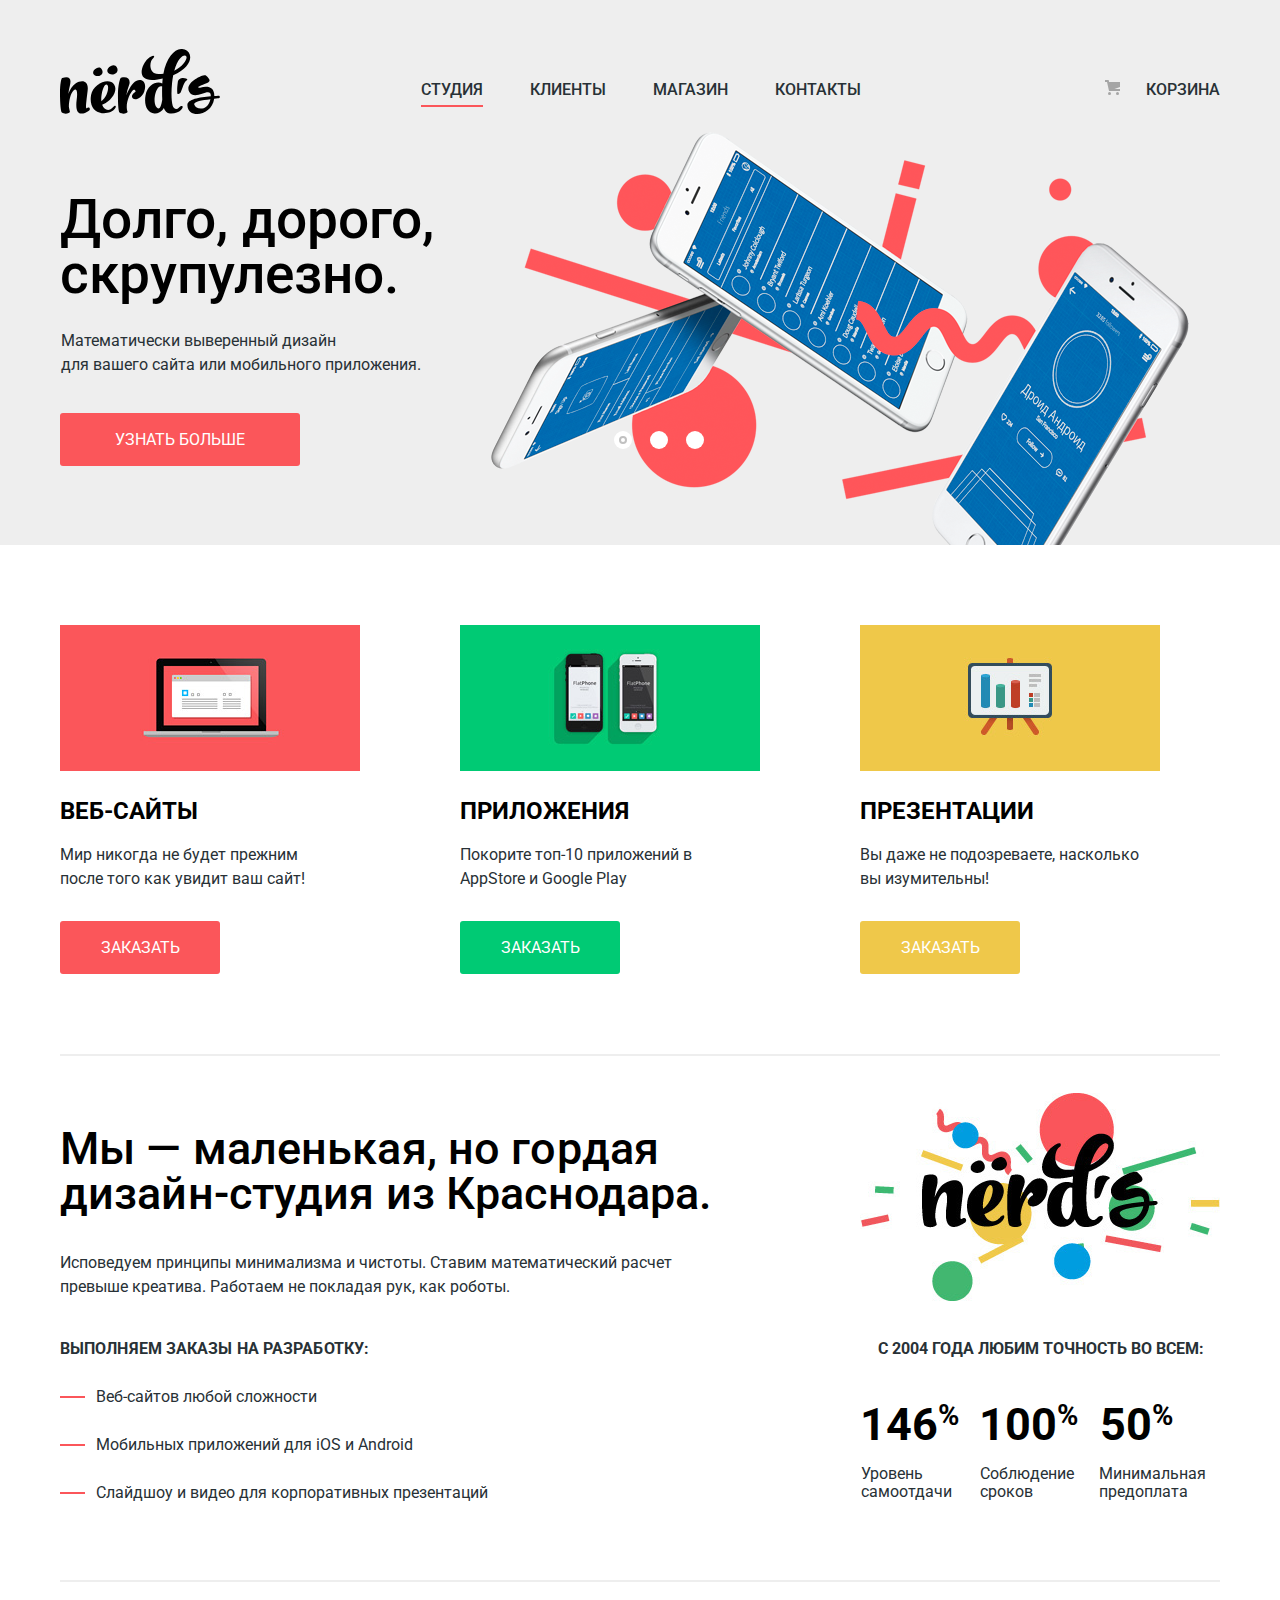
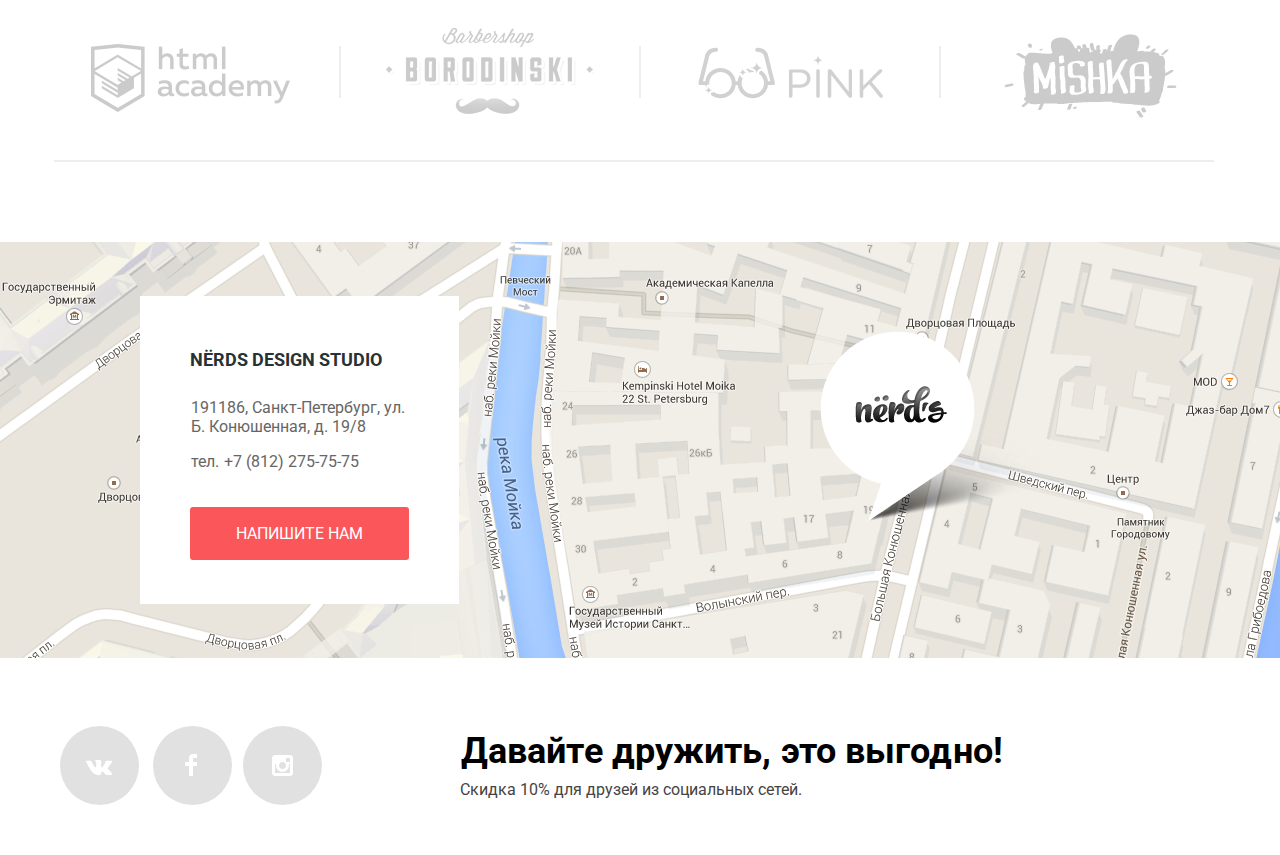
==== index.html @ 3e253547 "small fixes" ====
<!DOCTYPE html>
<html lang="ru">
  <head>
    <meta charset="utf-8">
    <link href="https://fonts.googleapis.com/css?family=Roboto:400,500,700&display=swap&subset=cyrillic" rel="stylesheet">
    <link rel="stylesheet" href="css/normalize.min.css">
    <link rel="stylesheet" href="css/style.css">
    <title>HTML Academy: Нёрдс</title>
  </head>
  <body>
    <header class="main-header">
      <nav class="nav">
          <a href="index.html" class="logo">
            <img src="img/nerds-logo.svg" width="160" height="65" alt="Логотип дизайн-студии Нёрдс">
          </a>
         <div class="main-menu">
          <ul>
            <li class="active"><a href="index.html">Студия</a></li>
            <li><a href="#">Клиенты</a></li>
            <li><a href="catalog.html">Магазин</a></li>
            <li><a href="#">Контакты</a></li>
          </ul>
        </div>
        <div class="cart">
          <a href="#">Корзина</a>
        </div>
      </nav>
    </header>
    <main>
     <h1 class="visually-hidden">Дизайн-студия Нёрдс</h1>
      <section class="slider">
        <h2 class="visually-hidden">Обратите внимание</h2>
        <input class="visually-hidden" type="radio" name="toggle" id="banner-1" aria-label="1 слайд" checked>
        <input class="visually-hidden" type="radio" name="toggle" id="banner-2" aria-label="2 слайд">
        <input class="visually-hidden" type="radio" name="toggle" id="banner-3" aria-label="3 слайд">
        <div class="slider-controls dots-list">
          <label for="banner-1"><span class="dots-circle"></span></label>
          <label for="banner-2"><span class="dots-circle"></span></label>
          <label for="banner-3"><span class="dots-circle"></span></label>
        </div>
        <ul class="slider-list">
          <li id="slide-1">
            <p class="text-slider-l">Долго, дорого,<br>скрупулезно.</p>
            <p class="text-slider-s">Математически выверенный дизайн <br> для вашего сайта или мобильного приложения.</p>
            <a class="button-large button-red" href="#">Узнать больше</a>
          </li>
          <li id="slide-2">
            <p class="text-slider-l">Любим математику как никто другой </p>
            <p class="text-slider-s">Никакого креатива, только математические формулы для расчета идеальных пропорций.</p>
            <a class="button-large button-red" href="#">Узнать больше</a>
          </li>
          <li id="slide-3">
            <p class="text-slider-l">Только ночь,<br>только хардкор</p>
            <p class="text-slider-s">Работать днем, как все? Мы против этого.<br> Ближе к полуночи работа только начинается.</p>
            <a class="button-large button-red" href="#">Узнать больше</a>
          </li>
        </ul>
      </section>
      <div class="container-center">
        <section class="advantage">
            <h2 class="visually-hidden">Основные направления</h2>
            <ul class="advantage-list">
              <li>
                <img src="img/advantage-picture-red.jpg" alt="Изготовление веб-сайтов" width="300" height="146">
                <h3 class="advantage-header"><a href="#">Веб-сайты</a></h3>
                <p>Мир никогда не будет прежним
                  после того как увидит ваш сайт!
                </p>
                <a class="button-middle button-red" href="#">Заказать</a>
              </li>
              <li>
                <img src="img/advantage-picture-green.jpg" alt="Разработка приложений" width="300" height="146">
                <h3 class="advantage-header"><a href="#">Приложения</a></h3>
                <p>Покорите топ-10 приложений в
                  AppStore и Google Play</p>
                <a class="button-middle button-green" href="#">Заказать</a>
              </li>
              <li>
                <img src="img/advantage-picture-yellow.jpg" alt="Заказать презентацию" width="300" height="146">
                <h3 class="advantage-header"><a href="#">Презентации</a></h3>
                <p>Вы даже не подозреваете,
                   насколько вы изумительны!</p>
                <a class="button-middle button-yellow" href="#">Заказать</a>
              </li>
            </ul>
        </section>
        <div class="we">
          <section class="about-us">
            <h2 class="visually-hidden">О нашей студии</h2>
            <p class="we-header">
               Мы — маленькая, но гордая
               дизайн-студия из Краснодара.
            </p>
            <p class="about-us-content">
               Исповедуем принципы минимализма и чистоты. Ставим математический расчет
               превыше креатива. Работаем не покладая рук, как роботы.
            </p>
            <p class="orders-dev">
               Выполняем заказы на разработку:
            </p>
            <ul class="line-items">
              <li>Веб-сайтов любой сложности</li>
              <li>Мобильных приложений для iOS и Android</li>
              <li>Слайдшоу и видео для корпоративных презентаций</li>
            </ul>
           </section>
           <section class="efficiency">
             <h2 class="visually-hidden">Показатели студии</h2>
             <p class="efficiency-header">с 2004 года любим точность во всем:</p>
             <table class="efficiency-table">
               <tr class="efficiency-number">
                 <td>146<sup>%</sup></td>
                 <td>100<sup>%</sup></td>
                 <td>50<sup>%</sup></td>
               </tr>
               <tr class="efficiency-value">
                 <td>Уровень самоотдачи</td>
                 <td>Соблюдение сроков</td>
                 <td>Минимальная предоплата</td>
               </tr>
             </table>
          </section>
        </div>
        <section class="brands">
          <h2 class="visually-hidden">Представленные бренды</h2>
          <ul class="brand-items">
            <li><a href="https://htmlacademy.ru/" target="_blank"><img src="img/htmlacdemy-logo-hover.png" alt="Логотип htmlacdemy" width="199" height="68"></a></li>
            <li><a href="https://htmlacademy.ru/" target="_blank"><img src="img/borodinsli-logo-hover.png" alt="Логотип барбершоп Бородинский" width="209" height="90"></a></li>
            <li><a href="https://htmlacademy.ru/" target="_blank"><img src="img/pink-logo-hover.png" alt="Логотип компании Pink" width="185" height="52"></a></li>
            <li><a href="https://htmlacademy.ru/" target="_blank"><img src="img/mishka-logo-hover.png" alt="Логотип сайта Mishka" width="173" height="84"></a></li>
          </ul>
        </section>
      </div>
    </main>
    <footer>
      <section class="writeus-form">
        <div class="popup-form">
          <div class="form-header">
            <h2>Напишите нам</h2>
            <div class="close-button"><button type="button" name="close-button" aria-label="Кнопка закрытия формы"></button></div>
          </div>
          <div class="form-field">
            <form action="https://echo.htmlacademy.ru/courses" method="post">
              <div class="first-row">
                <div class="left-form-col">
                  <label for="yourname">Ваше имя:</label>
                  <input type="text" name="yourname-field" id="yourname" placeholder="Имя Фамилия">
                </div>
                <div class="right-form-col">
                  <label for="email">Ваш e-mail:</label>
                  <input type="email" name="email-field" id="email" placeholder="email@example.com">
                </div>
              </div>
              <div class="second-row">
                <div class="full-form-col">
                  <label for="message">Текст письма:</label>
                  <textarea name="message-textarea" id="message" placeholder="В свободной форме"></textarea>
                </div>
              </div>
              <input type="submit" class="button-contacts send" value="Отправить">
            </form>
          </div>
        </div>
      </section>
      <section class="map">
        <h2 class="visually-hidden">Карта расположения</h2>
        <div class="map-wrapper">
          <div class="map-iframe">
            <iframe src="https://www.google.com/maps/embed?pb=!1m12!1m8!1m3!1d999.2903200170582!2d30.321464608459472!3d59.93910054745441!3m2!1i1024!2i768!4f13.1!2m1!1s59.9387964%2C30.3212428%2C17z!5e0!3m2!1sru!2sru!4v1582358730226!5m2!1sru!2sru"></iframe>
          </div>
          <div class="marker-wrapper">
            <span><img src="img/map-marker.png" width="231" height="190" alt="Указатель на карте"></span>
          </div>
          <div class="contacts-wrapper">
            <div class="contacts">
              <p class="contacts-header">
                NЁRDS DESIGN STUDIO
              </p>
              <address>
                191186, Санкт-Петербург,
                ул. Б. Конюшенная, д. 19/8
              </address>
              <p class="telephone">
                тел.<a class="telephone" href="tel:+78122757575"> +7 (812) 275-75-75</a>
              </p>
              <input type="button" id="button-contact" class="button-contacts button-red" value="Напишите нам">
            </div>
          </div>
        </div>
      </section>
      <section class="footer-bottom">
        <div class="footer-container">
          <div class="socials-network">
            <h2 class="visually-hidden">Мы в социальных сетях</h2>
              <ul class="social-items">
                <li class="vk"><a href="https://vk.com" title="Студия в социальной сети Вконтакте"></a></li>
                <li class="facebook"><a href="https://facebook.com" title="Студия в социальной сети Facebook"></a></li>
                <li class="instagram"><a href="https://instagram.com" title="Студия в социальной сети Instagram"></a></li>
              </ul>
          </div>
          <div class="footer-text">
            <p class="footer-text-l">Давайте дружить, это выгодно!</p>
            <p class="footer-text-sm">Скидка 10% для друзей из социальных сетей.</p>
          </div>
        </div>
      </section>
    </footer>
    <script async src="js/script.min.js"></script>
  </body>
</html>
---- css/style.css ----
body {
  margin: 0;
  font-family: 'Roboto', 'Arial', sans-serif;
  font-size: 16px;
  font-weight: 400;
  line-height: 24px;
  text-align: left;
  color: #283136;
}

img {
  max-width: 100%;
}

a {
  text-decoration: none;
}

html {
  box-sizing: border-box;
}

*, *::before, *::after {
  box-sizing: inherit;
}

.visually-hidden {
  position: absolute;
  width: 1px;
  height: 1px;
  margin: -1px;
  border: 0;
  padding: 0;
  clip: rect(0 0 0 0);
  overflow: hidden;
}

.main-header {
  background-color: #eeeeee;
  width: 100%;
  min-height: 114px;
  display: flex;
  flex-direction: column;
}

.main-menu {
  width: 481px;
}

.main-menu ul {
  display: flex;
  flex-wrap: wrap;
  padding: 0;
  margin: 0;
  width: 481px;
  justify-content: flex-start;
  min-height: 29px;
  margin-bottom: 7px;
  margin-left: 41px;
  list-style: none;
}

.main-menu li {
  margin-right: 47px;

}

.main-menu li.active {
    border-bottom: 2px solid #fb565a;
}

.main-menu ul li:last-child{
  margin-right: 0;
}

.main-header .nav  {
  list-style: none;
  text-transform: uppercase;
  color: #eeeeee;
  font-weight: 500;
  line-height: 30px;
  display: flex;
  width: 1160px;
  justify-content: space-between;
  align-items: flex-end;
  margin: 0 auto;
  margin-top: 49px;
  margin-bottom: 18px;
}


.nav a {
  word-break: break-all;
  color: #283136;
}

.nav a:hover {
  color: #fb565a;
}

.nav a:active {
  color: rgba(0, 0, 0, 0.3);
}

.logo-wrapper {
  display: flex;
}

.logo {
  width: 160px;
  height: 65px;
}

.logo:hover {
  opacity: 0.8;
}

.logo:active {
  opacity: 0.3;
}

.cart {
  width: 200px;
  min-height: 39px;
  display: flex;
  flex-wrap: wrap;
  justify-content: flex-end;
}

.cart a {
  word-break: break-all;
}

.cart::before {
  content: url('../img/cart-icon.svg');
  display: inline-block;
  width: 15px;
  height: 15px;
  margin-right: 26px;
  opacity: 0.3;

}
.catalog-header {
  background-color: #eeeeee;
  width: 750px;
  margin: 0 auto;
}

.catalog-header h1 {
  font-size: 55px;
  text-align: center;
  line-height: 55px;
  font-weight: 500;
  color: #000000;
  margin: 0;
  padding: 0;
  margin-bottom: 108px;
  margin-top: 60px;
  word-break: break-all;
}

.catalog-container {
  width: 1160px;
  display: flex;
  margin: 0 auto;
  margin-top: 58px;
}

.catalog-wrapper {
  display: flex;
  width: auto;
}

.catalog-item {
  width: 360px;
  margin-right: 40px;
  margin-bottom: 73px;
}

.template-article::before {
    content: "";
    position: absolute;
    top: -40px;
    width: 100%;
    height: 40px;
    background-color: #fff;
    background-image: url(../img/browser.svg);
    background-position: bottom left;
    background-repeat: no-repeat;
    opacity: .12;
}

.catalog-item:nth-child(2n) {
  margin-right: 0;
}

.catalog-grid li.catalog-item:nth-last-child(1),
.catalog-grid li.catalog-item:nth-last-child(2) {
  margin-bottom: 0;
}

.left-panel {
  display: flex;
  flex-direction: column;
  width: 400px;
}

.right-panel {
  display: flex;
  flex-direction: column;
  width: 760px;
  margin: 0;
}

.template-list {
  margin: 0;
  padding: 0;
  margin-top: 0px;
  display: flex;
  width: 760px;
}

.catalog-grid .catalog-item .head-cat-item {
  opacity: 0.1;
  position: relative;
  z-index: 1;
}

.catalog-grid .catalog-item  {
  position: relative;
  z-index: 1;
}

.catalog-grid .catalog-item .template-info {
  display: none;
  position: absolute;
  z-index: 2;
  bottom: 0px;
}

.template-article {
  height: 576px;
}

.template-article:hover   {
 box-shadow: 0px 6px 15px 0px rgba(0, 1, 1, 0.25);
 height: 576px;
}

 .template-article:hover::before   {
  box-shadow: 0px 0px 15px 0px rgba(0, 1, 1, 0.25);
  opacity: 1;
}

.catalog-item.template:hover .template-info {
  display: block;
  width: 360px;
}

.slider {
  background-color: #eeeeee;
  width: auto;
  min-height: 413px;
  position: relative;
  overflow: auto;
}

.slider-list p {
  margin: 0;
  padding: 0;
}

p.text-slider-l {
  font-size: 55px;
  text-align: left;
  line-height: 55px;
  font-weight: 500;
  color: #000000;
  margin-bottom: 28px;
  padding-top: 60px;
  width: 43%;
  word-break: break-all;
}

p.text-slider-s {
  text-align: left;
  margin-bottom: 36px;
  margin-top: -1px;
  margin-left: 1px;
  width: 36%;
  word-break: break-all;
}

.slider-list {
  list-style: none;
  padding: 0;
  width: 1160px;
  margin: 0 auto;
}

.slider-controls label {
  position: relative;
  width: 18px;
  height: 18px;
  margin-left: 14px;
  background-color: #ffffff;
  display: inline-block;
  border-radius: 50%;
  cursor: pointer;
}

.slider-list li:nth-child(1) {
  background-image: url("../img/slide-picture-1.png");
  background-repeat: no-repeat;
  background-position-x: 431px;
  height: 413px;
  display: none;
}

.slider-list li:nth-child(2) {
  background-image: url("../img/slide-picture-2.png");
  background-repeat: no-repeat;
  background-position: right;
  height: 413px;
  display: none;
}

.slider-list li:nth-child(3) {
  background-image: url("../img/slide-picture-3.png");
  background-repeat: no-repeat;
  background-position: right;
  height: 413px;
  display: none;
}

.dots {
  width: 116px;
  margin: 0 auto;
  position: absolute;
  left: 46.9%;
  top: 72.5%;
}

.dots-list {
  width: 116px;
  position: absolute;
  left: 46.9%;
  top: 72.5%;
  list-style: none;
  margin: 0;
  padding: 0;
}

.dots-link {
  display: block;
  width: 18px;
  height: 18px;
}

.dots-circle {
  width: 8px;
  height: 8px;
  border: 2px solid #c1c1c1;
  display: none;
  background-color: #ffffff;
  border-radius: 50%;
  position: absolute;
  left: 5px;
  top: 5px;
}

#banner-1:checked ~ .slider-controls label[for="banner-1"] .dots-circle,
#banner-2:checked ~ .slider-controls label[for="banner-2"] .dots-circle,
#banner-3:checked ~ .slider-controls label[for="banner-3"] .dots-circle {
  display: block;
}

#banner-1:checked ~ .slider-list #slide-1,
#banner-2:checked ~ .slider-list #slide-2,
#banner-3:checked ~ .slider-list #slide-3 {
  display: block;
}

.button-large {
  text-transform: uppercase;
  line-height: 16px;
  text-align: center;
  overflow: hidden;
  display: inline-block;
  min-height: 50px;
  width: 240px;
  color: #ffffff;
  border-radius: 3px;
  font-weight: 400;
  padding-top: 19px;
  padding-bottom: 18px;
  padding-left: 10px;
  padding-right: 10px;
  word-wrap: break-word;
}

.button-middle {
  text-transform: uppercase;
  line-height: 16px;
  text-align: center;
  overflow: hidden;
  display: block;
  min-height: 50px;
  width: 160px;
  color: #ffffff;
  border-radius: 3px;
  font-weight: 400;
  padding-top: 19px;
  padding-bottom: 18px;
  padding-left: 10px;
  padding-right: 10px;
  word-wrap: break-word;
}

.button-contacts {
  text-transform: uppercase;
  line-height: 16px;
  text-align: center;
  overflow: hidden;
  display: block;
  min-height: 50px;
  width: 219px;
  padding-top: 19px;
  padding-bottom: 18px;
  padding-left: 10px;
  padding-right: 10px;
  color: #ffffff;
  border: 0px solid transparent;
  border-radius: 3px;
  background-color: #fb565a;
  cursor: pointer;
  font-weight: 400;
  word-wrap: break-word;
}

.button-price {
  text-transform: uppercase;
  line-height: 16px;
  text-align: center;
  overflow: hidden;
  display: block;
  min-height: 50px;
  width: 200px;
  padding-top: 19px;
  padding-bottom: 18px;
  padding-left: 10px;
  padding-right: 10px;
  color: #ffffff;
  border-radius: 3px;
  font-weight: 400;
  word-wrap: break-word;
}

.button-filter {
  text-transform: uppercase;
  line-height: 16px;
  text-align: center;
  overflow: hidden;
  display: block;
  min-height: 50px;
  width: 260px;
  padding-top: 19px;
  padding-bottom: 18px;
  padding-left: 10px;
  padding-right: 10px;
  color: #000000;
  border: 0px solid transparent;
  border-radius: 3px;
  background-color: #eeeeee;
  cursor: pointer;
  font-weight: 500;
  word-wrap: break-word;
}

.button-red {
  background-color: #fb565a;
}

.button-red:hover {
  background-color: #e74246;
}

.button-red:active {
  background-color: #d7373b;
  box-shadow: inset 0px 3px 0 0 rgba(0, 1, 1, 0.1);
  color: rgba(255, 255, 255, 0.3);
}

.button-green {
  background-color: #00ca74;
}

.button-green:hover {
  background-color: #00bc6c;
}

.button-green:active {
  background-color: #00aa62;
  box-shadow: inset 0px 3px 0 0 rgba(0, 1, 1, 0.1);
  color: rgba(255, 255, 255, 0.3);
}

.button-yellow {
  background-color: #efc84a;
}

.button-yellow:hover {
  background-color: #eab534;
}

.button-yellow:active {
  background-color: #e5a722;
  box-shadow: inset 0px 3px 0 0 rgba(0, 1, 1, 0.1);
  color: rgba(255, 255, 255, 0.3);
}

.button-grey {
  background-color: #eeeeee;
}

.button-grey:hover {
  background-color: #dfdfdf;
}

.button-grey:active {
  background-color: #d5d5d5;
  box-shadow: inset 0px 3px 0 0 rgba(0, 1, 1, 0.1);
  color: rgba(0, 0, 0, 0.3);
}

.filter-label {
  line-height: 20px;
  cursor: pointer;
}

.filter-item legend {
  font-size: 18px;
  line-height: 24px;
  text-transform: uppercase;
  font-weight: 700;
  letter-spacing: 0.7px;
}

.range-controls {
  height: 80px;
  width: 261px;
  padding-top: 40px;
  padding-right: 20px;
  padding-left: 20px;
  margin-bottom: 15px;
  background-color: #f1f1f1;
  border-radius: 5px;
  position: relative;
}

.range-controls .scale {
  height: 2px;
  background: #d7dcde;
}

.range-controls .bar {
  width: 70%;
  height: 2px;
  background: #00ca74;
}

.range-filter {
  margin-top: 50px;
  margin-bottom: 61px;
  width: 280px;
}

.left-filter fieldset {
  margin: 0;
  padding: 0;

}

.range-controls .toggle {
  width: 20px;
  height: 20px;
  padding: 0;
  border: 8px solid #ffffff;
  background-color: #ababab;
  border-radius: 50%;
  box-shadow: 0 2px 1px 0 #cfcfcf;
  position: absolute;
  top: 31px;
  left: 0;
  cursor: pointer;
}

.range-controls .toggle-min {
  left: 18px;
}

.range-controls .toggle-max {
  left: 160px;
}

.price-controls label {
  display: inline-block;
  width: 50%;
  font-size: 16px;
  text-transform: uppercase;
}

.price-controls {
  font-size: 0;
  width: 261px;
}

.price-controls input {
  text-align: center;
  color: #283136;
  width: 80px;
  height: 38px;
  padding: 8px 5px;
  border: none;
  border-radius: 5px;
  background: #f1f1f1;
  margin-left: 8px;
  padding-left: 14px;
  padding-top: 6px;
}

.max-price {
  text-align: right;
}

input[type="checkbox"] {
  margin-right: 9px;
}

input[type="radio"] {
  margin-right: 11px;
}

.template-info a.button-price.button-red {
  color: #ffffff;
  display: inline-block;
}

.grid-filter {
  margin: 0;
  margin-bottom: 19px;
}

.fieldset-filter {
  border: 0;
  margin: 0;
  padding: 0;
}

.fieldset-filter.grid {
  margin: 0;
  padding: 0;
  margin-bottom: 33px;
}

.fieldset-filter.features {
  margin-bottom: 32px;
}

.filter-name.features {
  margin: 0;
  padding: 0;
  margin-bottom: 17px;
}

.fieldset-filter.grid label {
  content: "";
  padding-bottom: 10px;
  padding-left: 30px;
}

.fieldset-filter.features label {
  content: "";
  padding-bottom: 10px;
  padding-left: 30px;
}

.grid-list, .features-list {
  margin: 0;
  padding: 0;
  list-style: none;
}

.grid-list li, .features-list li {
  padding-bottom: 16px;
  position: relative;
  padding-left: 7px;
}

.radio-grid + label::before {
  content: url('../img/radio-off.svg');
  position: absolute;
  width: 25px;
  height: 25px;
  left: 0px;
  opacity: 0.4;
}

.radio-grid:checked + label::before {
  content: url('../img/radio-on.svg');
  position: absolute;
  width: 25px;
  height: 25px;
  left: 0px;
  opacity: 0.4;
}

.radio-grid + label:hover::before {
  opacity: 1;
}

.radio-grid:disabled + label::before {
  opacity: 0.1;
}

.radio-grid:disabled + label {
  color: rgba(40, 49, 54, 0.3);
}

.radio-grid:focus + label::before {
  box-shadow: 0 0 0 4px #739bf7;
}

.radio-grid:focus:checked + label::before {
  box-shadow: 0 0 0 4px #739bf7;
}

.radio-grid:focus + label:hover::before {
  box-shadow: 0 0 0 4px #739bf7;
}

.radio-grid:focus:disabled + label::before {
  box-shadow: 0 0 0 4px #739bf7;
}

.radio-grid:focus:disabled + label {
  box-shadow: 0 0 0 4px #739bf7;
}

.checkbox-features + label::before {
  content: url('../img/checkbox-off.svg');
  position: absolute;
  width: 23px;
  height: 23px;
  left: 0px;
  opacity: 0.4;
}

.checkbox-features:checked + label::before {
  content: url('../img/checkbox-on.svg');
  position: absolute;
  width: 27px;
  height: 23px;
  left: 0px;
  opacity: 0.4;
}

.checkbox-features + label:hover::before {
  opacity: 1;
}

.checkbox-features:disabled + label::before {
  opacity: 0.1;
}

.checkbox-features:disabled + label {
  color: rgba(40, 49, 54, 0.3);
}

.checkbox-features:focus + label::before {
  box-shadow: 0 0 0 4px #739bf7;
}

.checkbox-features:focus:checked + label::before  {
  box-shadow: 0 0 0 4px #739bf7;
}

.checkbox-features:focus + label:hover::before {
  box-shadow: 0 0 0 4px #739bf7;
}

.checkbox-features:focus:disabled + label::before {
  box-shadow: 0 0 0 4px #739bf7;
}

.checkbox-features:focus:disabled + label {
  box-shadow: 0 0 0 4px #739bf7;
}

.sort-filter {
  width: 400px;
  margin: 0;
  padding: 0;
}

.sort-variant {
  list-style: none;
  margin: 0;
  padding: 0;
}

.sort-variant li {
  font-size: 14px;
  line-height: 18px;
  text-align: left;
  text-transform: uppercase;
  display: inline;
}

.sort-variant li a {
  color: rgba(0, 0, 0, 0.3);
}

.sort-variant li a:hover {
  color: rgba(0, 0, 0, 0.6);
}

.sort-variant li a:active {
  color: rgb(0, 0, 0);
}

.sort-variant li.active-point a {
  color: rgb(0, 0, 0);
}

.sort-variant:focus li a:focus {
  box-shadow: 0 0 0 4px #739bf7;
}

.sort-variant:focus li a:hover {
  box-shadow: 0 0 0 4px #739bf7;
}

.sort-variant:focus li a:active {
  box-shadow: 0 0 0 4px #739bf7;
}

.sort-variant:focus li.active-point a {
  box-shadow: 0 0 0 4px #739bf7;
}

.up.active-point a::before {
  opacity: 1;
}

.up a::before {
  content: url("../img/icon-down-dir.svg");
  width: 11px;
  height: 10px;
  opacity: 0.2;
}

.down a::before {
  content: url("../img/icon-up-dir.svg");
  width: 10px;
  height: 11px;
  opacity: 0.2;
}

.up a:hover::before {
  opacity: 0.8;
}

.up a:active::before {
  opacity: 1;
}

.down a:hover::before {
  opacity: 0.8;
}

.down a:active::before {
  opacity: 1;
}

.filter-name {
  font-size: 18px;
  text-align: left;
  line-height: 19px;
  font-weight: 700;
  text-transform: uppercase;
  color: #000000;
}

.container-center {
  width: 1200px;
  margin: 0 auto;
}

.advantage {
  width: 1160px;
  margin: 0 auto;
  position: relative;
}

.advantage::after {
  content: "";
  position: absolute;
  height: 2px;
  width: 1160px;
  background-color: #eee;
}

.advantage-list {
  display: flex;
  flex-wrap: wrap;
  list-style: none;
  justify-content: space-between;
  margin: 58px 0px 80px 0;
  padding: 0;
}



.advantage-list li {
  margin-top: 22px;
}

.advantage-list li:nth-child(3n) {
  margin-right: 60px;
}

.catalog-grid {
  display: flex;
  flex-wrap: wrap;
  list-style: none;
  margin: 0 auto;
  padding: 0;
  margin-top: 95px;
}

.sort-row {
  display: flex;
  justify-content: flex-start;
}

.sort-variant.parameters {
  display: flex;
  justify-content: space-between;
  align-items: center;
  width: 270px;
  padding-top: 2px;
}

.sort-variant.up-down {
  width: 90px;
  display: flex;
  justify-content: flex-end;
  align-items: center;
}

.sort-variant .up {
  padding-right: 18px;
}

.pagination {
  text-transform: uppercase;
  margin-top: 60px;

}

.pages {
  display: flex;
  list-style: none;
  width: auto;
  justify-content:flex-start;
  margin: 0;
  padding: 0;
}

.pages li {
  display: flex;
  list-style: none;
  padding-top: 2px;
  margin-right: 11px;
  width: 50px;
  height: 50px;
  background-color: #eeeeee;
  border-radius: 3px;
  justify-content: center;
  align-items: center;
  font-size: 16px;
  line-height: 18px;
  font-weight: 500;
  cursor: pointer;

}

.pages li:last-child {
  width: 260px;
  height: 50px;
}

.pages li:first-child {
  background-color: #ffffff;
  border: 3px solid #eeeeee;
  cursor: default;
}

.pages li:hover {
  background-color: #dfdfdf;
  border-color: #dfdfdf;
}

.pages li:active {
  background-color: #d5d5d5;
  box-shadow: inset 0px 3px 0 0 rgba(0, 1, 1, 0.1);
}

.pages li:active a {
  color: rgba(0, 0, 0, 0.3);
}

.pages li a {
  color: #000000;
}

.line-items {
  list-style: none;
  padding: 0;
  margin: 0;
  margin-top: 24px;
}

.line-items li {
  margin-top: 24px;
}

ul.line-items li::before {
  content: "";
  width: 25px;
  height: 10px;
  background: url("../img/line.png") no-repeat;
  background-position: center center;
  display: inline-block;
  margin-right: 11px;
}

.template-info {
  text-align: center;
  width: 360px;
  min-height: 231px;
  background-color: #eeeeee;
  padding-top: 27px;
  display: none;
}

.template-info h3, p {
  margin: 0;
  padding: 0;
}

p.template-desc {
  line-height: 18px;
  width: 200px;
  margin: 0 auto;
  margin-top: 16px;
}

.template-info h3 a {
  text-transform: uppercase;
  font-size: 18px;
  line-height: 30px;
  font-weight: 700;
  color: #000000;
  width: 350px;
  word-break: break-all;
}

.template-info h3 a:hover {
 color: #fb565a;
}

.template-info h3 a:active {
 color: rgba(0, 0, 0, 0.3);
}

.template-info a.button-price.button-red  {
  margin-top: 29px;
  margin-bottom: 15px
}

h3.advantage-header {
  font-size: 24px;
  color: #000000;
  text-align: left;
  font-weight: 700;
  line-height: 30px;
  text-transform: uppercase;
  padding: 0;
  margin: 0;
  margin-top: 18px;
  width: 300px;
}

.advantage-list p {
  padding: 0;
  margin: 0;
  margin-top: 17px;
  margin-bottom: 30px;
  word-break: break-word;
  width: 280px;
}

.advantage-list img {
  padding: 0;
  margin: 0;
}

h3.advantage-header a {
  color: #000000;
}

ul.brand-items img {
  opacity: 0.2;
}

ul.brand-items img:hover {
  opacity: 1;
}

ul.brand-items img:active {
  opacity: 0.1;
}


.brand-items li {
  display: flex;
  align-items: center;
}

.brand-items::after {
  content: "";
  position: absolute;
  bottom: 0;
  height: 2px;
  width: 1160px;
  background-color: #eee;
}

.we {
  padding-bottom: 77px;
  display: flex;
  position: relative;
  justify-content: space-between;
  width: 1160px;
  margin: 0 auto;
}

.we::after {
  content: "";
  position: absolute;
  bottom: 0;
  height: 2px;
  width: 1160px;
  background-color: #eee;
}

.about-us {
  padding-top: 72px;
  width: 680px;
}

.we-header {
  font-size: 45px;
  text-align: left;
  line-height: 45px;
  font-weight: 500;
  color: #000000;
  margin: 0;
  letter-spacing: 0.12px;
}

.orders-dev {
  text-align: left;
  font-weight: 700;
  text-transform: uppercase;
  margin: 0;
  margin-top: 38px;
  letter-spacing: 0.1px;
}

.about-us .about-us-content {
  margin: 0;
  margin-top: 35px;
}

.efficiency {
  width: 380px;
  background-image: url("../img/nerds-picture.jpg");
  background-position-y: 39px;
  background-position-x: 20px;
  background-repeat: no-repeat;
  background-size: auto;
  margin: 0;
  padding-top: 283px;
}

.efficiency-table {
  margin-top: 56px;
  padding-left: 17px;
  word-break: break-all
}

.efficiency-number sup {
  font-size: 65%;
}

.efficiency-header {
  text-align: center;
  font-weight: 700;
  text-transform: uppercase;
}

.efficiency p {
  margin: 0;
  padding: 0;
  padding-left: 22px;
}

.efficiency-number {
  font-size: 45px;
  text-align: left;
  font-weight: 700;
  line-height: 10px;
  color: #000000;
}

.efficiency-number td {
  width: 117px;
  padding-bottom: 32px;
  padding-right: 16px;
}

.efficiency-value td {
  padding-left: 2px;
  word-break: break-word;
}

.efficiency-number td:last-child {
  padding-right: 0;
  padding-left: 3px
}

.efficiency-value {
  line-height: 18px;
}

.brands {
  width: 1160px;
  margin: 0 auto;
  position: relative;
}

.brand-items {
  list-style: none;
  display: flex;
  flex-wrap: wrap;
  justify-content: center;
  margin: 0;
  padding: 0;
  margin-right: 12px;
}

.brand-items li:not(:nth-child(4n))::after {
  content: "";
  width: 2px;
  height: 52px;
  background-color: #eeeeee;
  margin-top: 64px;
  margin-bottom: 64px;
}

.brand-items li a {
  margin-top: 9px;
}

.brand-items li:nth-child(4n-3) a {
  margin-top: 18px;
}

.brand-items li:nth-child(4n) a {
  margin-top: 15px;
}

.brand-items li:nth-child(4n-3)::after {
  margin-left: 49px;
  margin-right: 45px;
}

.brand-items li:nth-child(4n-2)::after {
  margin-left: 44px;
  margin-right: 57px;
}

.brand-items li:nth-child(4n-1)::after {
  margin-left: 56px;
  margin-right: 63px;
}

.map {
  display: flex;
  justify-content: center;
  max-width: 1440px;
  height: 416px;
  margin: 0 auto;
  margin-top: 80px;
  margin-bottom: 20px;
}

.map-iframe iframe {
  margin: 0;
  padding: 0;
  width: 100%;
  height: 416px;
  border: 0;

}

.map-contact {
  display: flex;
  justify-content: center;
  max-width: 1440px;
  height: 416px;
  margin: 0 auto;
  margin-top: 60px;
  margin-bottom: 20px;
}

.map-wrapper {
  background-color: #e9e5dc;
  background: url("../img/map.png") no-repeat;
  background-size: auto;
  z-index: 1;
  width: 100%;
  height: 416px;
  position: relative;
}

.marker-wrapper {
  display: inline-block;
  width: 231px;
  height: 190px;
  position: absolute;
  z-index: 1;
  top: 89px;
  left: 820px;
}

.contacts {
  width: 319px;
  min-height: 308px;
  background-color: #ffffff;
  padding-left: 50px;
  padding-right: 50px;
}


.contacts p {
  margin: 0;
  padding: 0;
  font-size: 16px;
  line-height: 18px;
  word-break: break-all;
}

.contacts-wrapper {
  width: 319px;
  min-height: 308px;
  position: absolute;
  z-index: 3;
  top: 54px;
  left: 140px;
}

.contacts .contacts-header {
  font-size: 18px;
  line-height: 30px;
  text-align: left;
  font-weight: 700;
  text-transform: uppercase;
  padding-top: 49px;
}

address {
  color: #666666;
  padding-left: 1px;
  padding-top: 23px;
  font-style: normal;
  line-height: 1.2;
  word-break: break-word;
  width: 215px;
}

.contacts .telephone {
  color: #666666;
  padding-top: 17px;
  padding-left: 1px;
}

.telephone a {
  color: #666666;
  text-decoration: none;
}

.contacts input[type="button"] {
  margin-top: 36px;
}

.social-items {
  list-style: none;
  margin: 0;
  padding: 0;
}

.social-items li {
  width: 79px;
  height: 79px;
  background-color: #e1e1e1;
  margin-right: 12px;
  border-radius: 50%;
  display: inline-block;
  margin-right: 10px;
  margin-left: 0;
  margin-top: 5px;
}

.social-items li:nth-child(2) {
  margin-right: 7px;
}

li.vk a::before {
  content: url("../img/vk-icon.svg");
  width: 26px;
  height: 15px;
  position: absolute;
  left: 26px;
  top: 32px;
}

li.vk:hover ,li.facebook:hover ,li.instagram:hover {
  background-color: #e74246;
}

li.vk:active ,li.facebook:active ,li.instagram:active {
  box-shadow: inset 0px 3px 0 0 rgba(0, 1, 1, 0.1);
  background-color: #d7373b;
}

li.vk a:active::before, li.facebook a:active::before, li.instagram a:active::before  {
  opacity: 0.3;
}

li.facebook a::before {
  content: url("../img/fb-icon.svg");
  width: 12px;
  height: 22px;
  position: absolute;
  left: 32px;
  top: 28px;
}

li.instagram a::before {
  content: url("../img/insta-icon.svg");
  width: 21px;
  height: 21px;
  position: absolute;
  left: 29px;
  top: 29px;
}

.social-items  {
  margin: 0;
}

.socials-network {
  margin: 0;
  width: 398px;
}

.social-items li a {
  display: block;
  width: 100px;
  height: 100px;
  position: relative;
}

.footer-bottom {
  display: flex;
  width: auto;
}

.footer-bottom.catalog {
  margin-top: 18px;
}

.footer-container {
  display: flex;
  width: 1160px;
  justify-content: flex-start;
  align-items: center;
  margin: 0 auto;
  min-height: 177px;
}

.footer-text {
  width: 762px;
}

.footer-text-l {
  font-size: 36px;
  text-align: left;
  line-height: 36px;
  font-weight: 700;
  color: #000000;
}

.footer-text-sm {
  line-height: 22px;
  color: #444444;
}

p.footer-text-sm, p.footer-text-l  {
  margin: 0;
  padding: 0;
}

p.footer-text-sm {
  margin-top: 10px;
  margin-left: 2px;
}

p.footer-text-l  {
  margin-left: 3px;
  letter-spacing: 0.1px;
}

.writeus-form {
  position: relative;
  z-index: 4;
}

.popup-form {
  display: none;
  margin: 0 auto;
  width: 960px;
  min-height: 590px;
  box-shadow: 0px 20px 40px 0 rgba(0, 1, 1, 0.75);
  background-color: #ffffff;
  position: fixed;
  left: calc(50% - 480px);
  top: 13%;
  padding: 67px 95px 84px 95px;
}

@keyframes bounce {
  0% {
    transform: translateY(-2000px);
  }

  70% {
    transform: translateY(30px);
  }

  90% {
    transform: translateY(-10px);
  }

  100% {
    transform: translateY(0);
  }
}

.popup-show {
  display: block;
  animation: bounce 0.6s;
}


.popup-form h2 {
  margin: 0;
  padding: 0;
  font-size: 45px;
  line-height: 45px;
  text-align: left;
  color: #000000;
  display: inline-block;
}

.form-header {
  margin-bottom: 31px;
}

.left-form-col {
  float: left;
  width: 360px;
  margin-right: 40px;
}

.left-form-col input[type="text"] {
  width: 100%;
  height: 50px;
}

.right-form-col {
  float: right;
  width: 360px;
}

.right-form-col input[type="email"] {
  width: 100%;
  height: 50px;
  }

.full-form-col textarea {
  width: 100%;
  height: 118px;
}

.first-row {
  min-height: 75px;
}

.second-row {
  margin-top: 45px;
  margin-bottom: 41px;
}

.form-field label {
  font-size: 16px;
  line-height: 18px;
  text-align: left;
  font-weight: 700;
  color: #000000;
  margin-top: 10px;
  margin-bottom: 9px;
  display: block;
}

.form-field input[type="text"],input[type="email"],textarea {
  border: 2px solid #d7dcde;
  border-radius: 3px;
  padding: 15px;
}

.form-field input[type="text"]:hover,input[type="email"]:hover,textarea:hover {
  border: 2px solid #b4b9bb;
}

.form-field input[type="text"]:focus,input[type="email"]:focus,textarea:focus {
  border: 2px solid #000000;
}

.empty, input[type="text"].empty, input[type="email"].empty {
  border: 2px solid #e74246;
}

.form-field {
  width: calc(100% - 10px);
}

.send {
  width: 260px;
}

.close-button {
  width: 21px;
  height: 21px;
  display: inline-block;
  float: right;
  margin-top: 10px;
  cursor: pointer;
}

.close-button button {
  width: 21px;
  height: 21px;
  background-color: #fb565a;
  background: url("../img/close-cross.svg") no-repeat;
  border: 0;
  cursor: pointer;
  opacity: 0.3;
}

.close-button button:hover {
  opacity: 1;
}

.close-button button:active {
  opacity: 0.1;
}
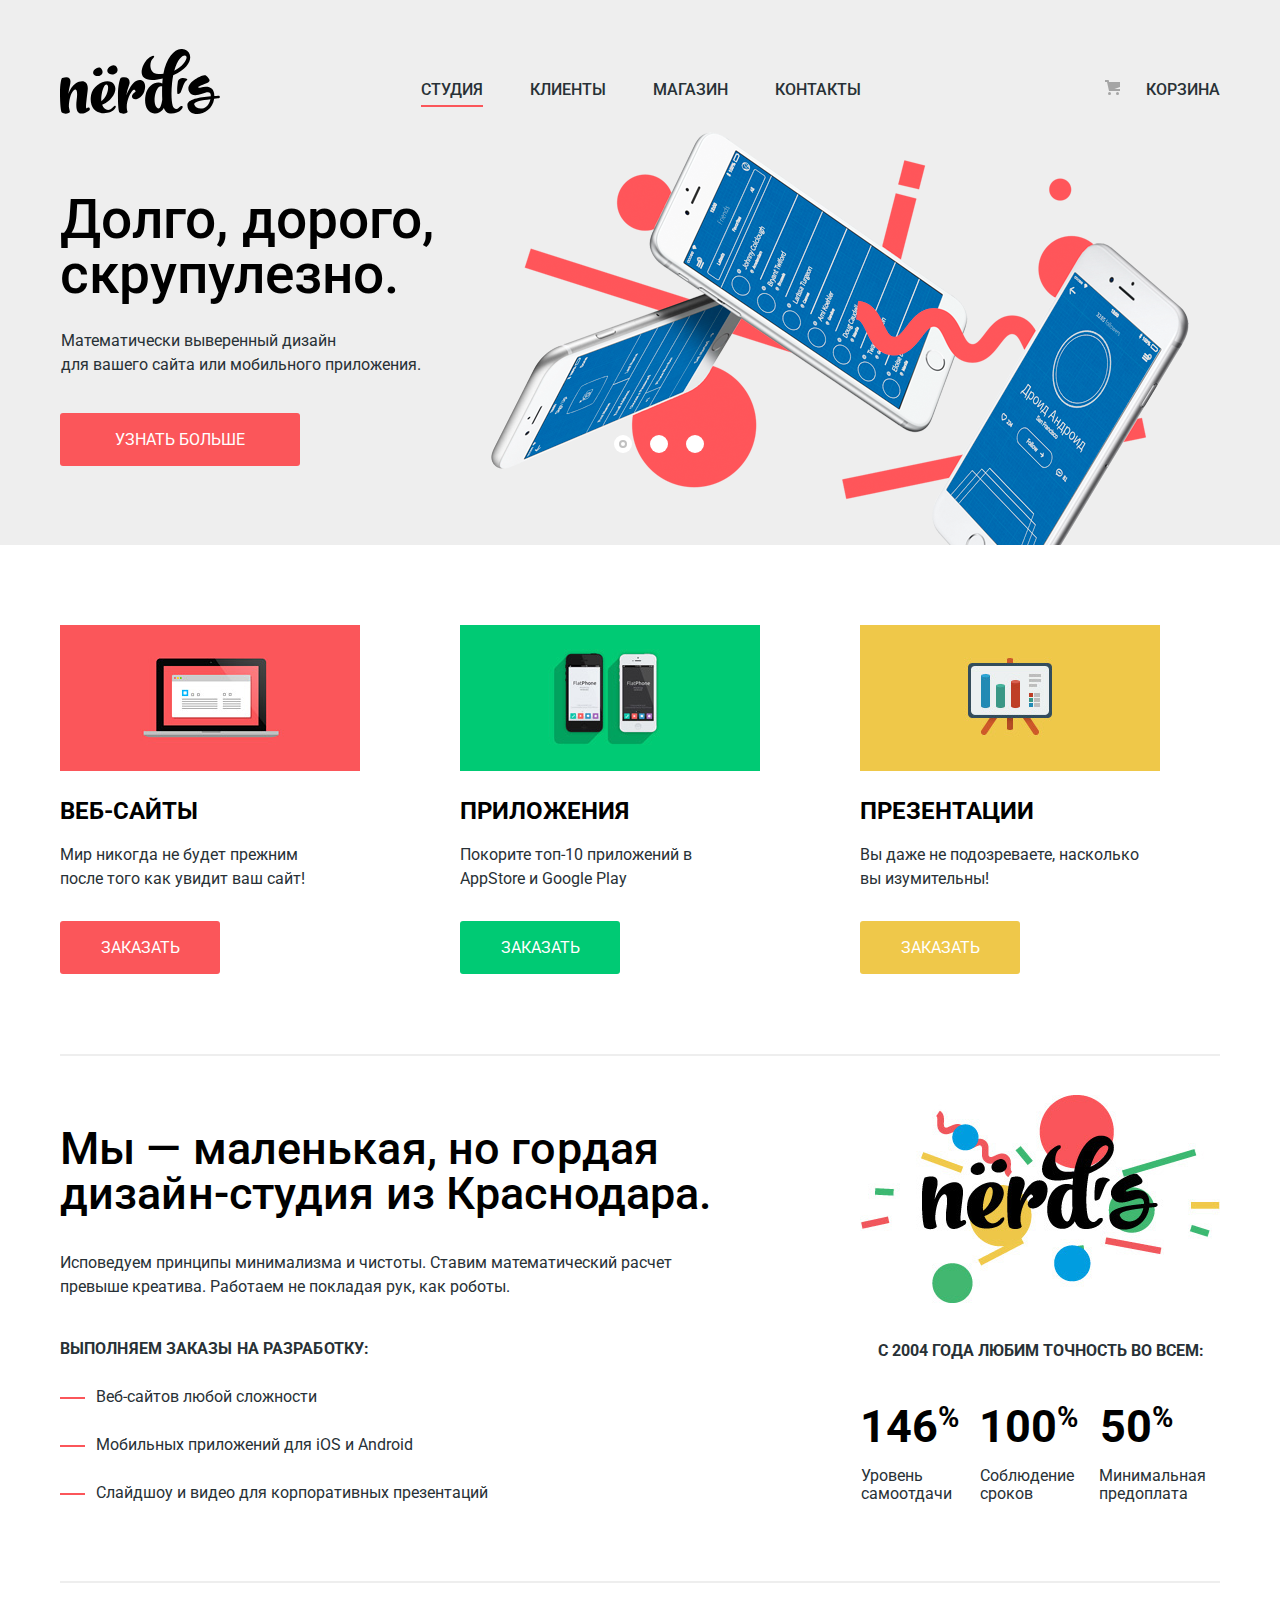
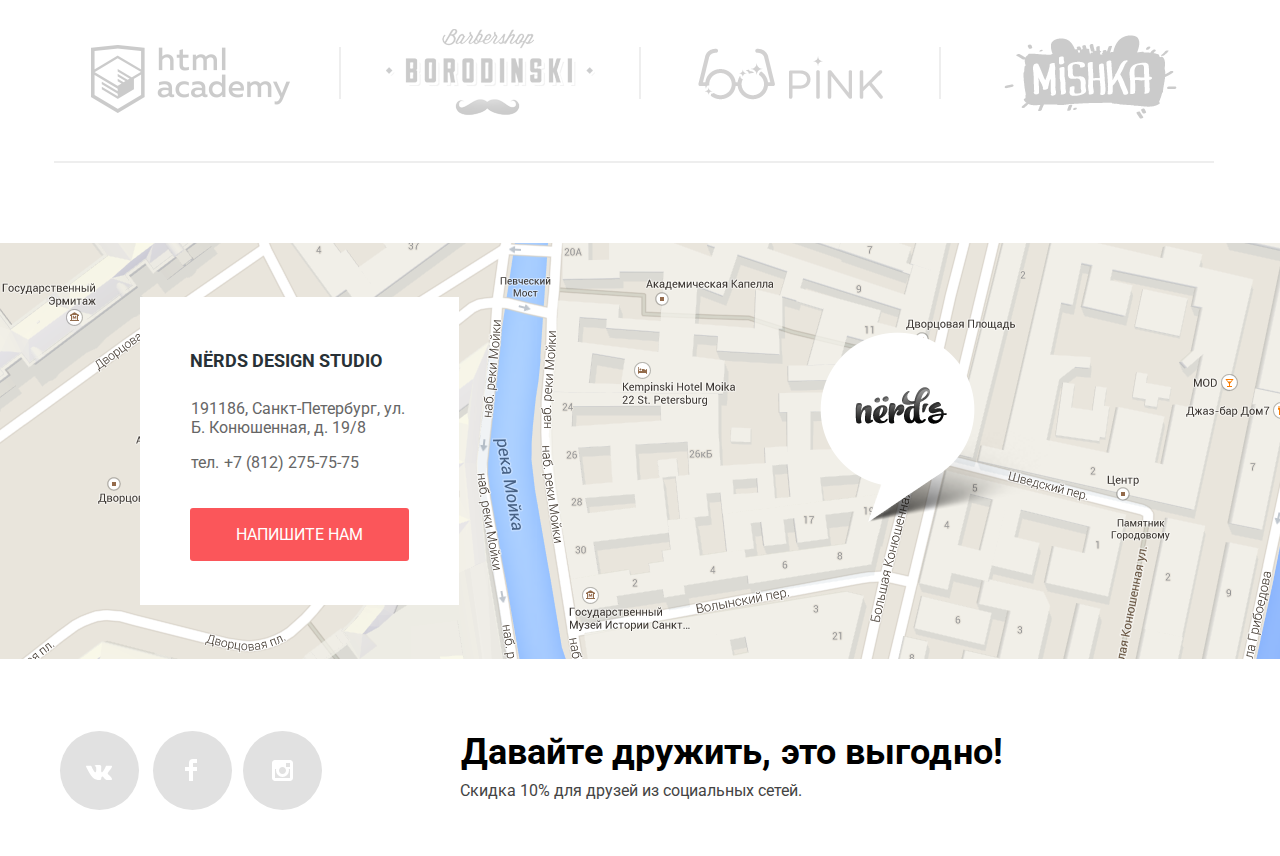
==== commit 34c469ab: "Правки по доп. критериям" ====
--- a/index.html
+++ b/index.html
@@ -176,7 +176,7 @@
               <p class="contacts-header">
                 NЁRDS DESIGN STUDIO
               </p>
-              <address>
+              <address class="address">
                 191186, Санкт-Петербург,
                 ул. Б. Конюшенная, д. 19/8
               </address>
--- a/css/style.css
+++ b/css/style.css
@@ -134,6 +134,7 @@
 .cart::before {
   content: url('../img/cart-icon.svg');
   display: inline-block;
+  vertical-align: middle;
   width: 15px;
   height: 15px;
   margin-right: 26px;
@@ -178,16 +179,16 @@
 }
 
 .template-article::before {
-    content: "";
-    position: absolute;
-    top: -40px;
-    width: 100%;
-    height: 40px;
-    background-color: #fff;
-    background-image: url(../img/browser.svg);
-    background-position: bottom left;
-    background-repeat: no-repeat;
-    opacity: .12;
+  content: "";
+  position: absolute;
+  top: -40px;
+  width: 100%;
+  height: 40px;
+  background-color: #ffffff;
+  background-image: url(../img/browser.svg);
+  background-position: bottom left;
+  background-repeat: no-repeat;
+  opacity: .12;
 }
 
 .catalog-item:nth-child(2n) {
@@ -270,7 +271,7 @@
   padding: 0;
 }
 
-p.text-slider-l {
+.slider-list .text-slider-l {
   font-size: 55px;
   text-align: left;
   line-height: 55px;
@@ -282,7 +283,7 @@
   word-break: break-all;
 }
 
-p.text-slider-s {
+.slider-list .text-slider-s {
   text-align: left;
   margin-bottom: 36px;
   margin-top: -1px;
@@ -305,11 +306,13 @@
   margin-left: 14px;
   background-color: #ffffff;
   display: inline-block;
+  vertical-align: middle;
   border-radius: 50%;
   cursor: pointer;
 }
 
 .slider-list li:nth-child(1) {
+  background-color: #eeeeee;
   background-image: url("../img/slide-picture-1.png");
   background-repeat: no-repeat;
   background-position-x: 431px;
@@ -318,6 +321,7 @@
 }
 
 .slider-list li:nth-child(2) {
+  background-color: #eeeeee;
   background-image: url("../img/slide-picture-2.png");
   background-repeat: no-repeat;
   background-position: right;
@@ -326,6 +330,7 @@
 }
 
 .slider-list li:nth-child(3) {
+  background-color: #eeeeee;
   background-image: url("../img/slide-picture-3.png");
   background-repeat: no-repeat;
   background-position: right;
@@ -387,6 +392,7 @@
   text-align: center;
   overflow: hidden;
   display: inline-block;
+  vertical-align: middle;
   min-height: 50px;
   width: 240px;
   color: #ffffff;
@@ -605,6 +611,7 @@
 
 .price-controls label {
   display: inline-block;
+  vertical-align: middle;
   width: 50%;
   font-size: 16px;
   text-transform: uppercase;
@@ -633,17 +640,18 @@
   text-align: right;
 }
 
-input[type="checkbox"] {
+.features-list input[type="checkbox"] {
   margin-right: 9px;
 }
 
-input[type="radio"] {
+.grid-list  input[type="radio"] {
   margin-right: 11px;
 }
 
 .template-info a.button-price.button-red {
   color: #ffffff;
   display: inline-block;
+  vertical-align: middle;
 }
 
 .grid-filter {
@@ -908,7 +916,7 @@
   position: absolute;
   height: 2px;
   width: 1160px;
-  background-color: #eee;
+  background-color: #eeeeee;
 }
 
 .advantage-list {
@@ -919,8 +927,6 @@
   margin: 58px 0px 80px 0;
   padding: 0;
 }
-
-
 
 .advantage-list li {
   margin-top: 22px;
@@ -1040,9 +1046,11 @@
   content: "";
   width: 25px;
   height: 10px;
+  background-color: #fb565a;
   background: url("../img/line.png") no-repeat;
   background-position: center center;
   display: inline-block;
+  vertical-align: middle;
   margin-right: 11px;
 }
 
@@ -1060,7 +1068,7 @@
   padding: 0;
 }
 
-p.template-desc {
+.template-desc {
   line-height: 18px;
   width: 200px;
   margin: 0 auto;
@@ -1090,7 +1098,7 @@
   margin-bottom: 15px
 }
 
-h3.advantage-header {
+.advantage-header {
   font-size: 24px;
   color: #000000;
   text-align: left;
@@ -1117,19 +1125,19 @@
   margin: 0;
 }
 
-h3.advantage-header a {
+.advantage-header a {
   color: #000000;
 }
 
-ul.brand-items img {
+.brand-items img {
   opacity: 0.2;
 }
 
-ul.brand-items img:hover {
+.brand-items img:hover {
   opacity: 1;
 }
 
-ul.brand-items img:active {
+.brand-items img:active {
   opacity: 0.1;
 }
 
@@ -1145,7 +1153,7 @@
   bottom: 0;
   height: 2px;
   width: 1160px;
-  background-color: #eee;
+  background-color: #eeeeee;
 }
 
 .we {
@@ -1163,7 +1171,7 @@
   bottom: 0;
   height: 2px;
   width: 1160px;
-  background-color: #eee;
+  background-color: #eeeeee;
 }
 
 .about-us {
@@ -1197,6 +1205,7 @@
 
 .efficiency {
   width: 380px;
+  background-color: #ffffff;
   background-image: url("../img/nerds-picture.jpg");
   background-position-y: 39px;
   background-position-x: 20px;
@@ -1204,6 +1213,7 @@
   background-size: auto;
   margin: 0;
   padding-top: 283px;
+  margin-top: 2px;
 }
 
 .efficiency-table {
@@ -1349,6 +1359,7 @@
 
 .marker-wrapper {
   display: inline-block;
+  vertical-align: middle;
   width: 231px;
   height: 190px;
   position: absolute;
@@ -1392,7 +1403,7 @@
   padding-top: 49px;
 }
 
-address {
+.address {
   color: #666666;
   padding-left: 1px;
   padding-top: 23px;
@@ -1430,6 +1441,7 @@
   margin-right: 12px;
   border-radius: 50%;
   display: inline-block;
+  vertical-align: middle;
   margin-right: 10px;
   margin-left: 0;
   margin-top: 5px;
@@ -1439,7 +1451,7 @@
   margin-right: 7px;
 }
 
-li.vk a::before {
+.vk a::before {
   content: url("../img/vk-icon.svg");
   width: 26px;
   height: 15px;
@@ -1448,20 +1460,20 @@
   top: 32px;
 }
 
-li.vk:hover ,li.facebook:hover ,li.instagram:hover {
+.vk:hover ,li.facebook:hover ,li.instagram:hover {
   background-color: #e74246;
 }
 
-li.vk:active ,li.facebook:active ,li.instagram:active {
+.vk:active ,li.facebook:active ,li.instagram:active {
   box-shadow: inset 0px 3px 0 0 rgba(0, 1, 1, 0.1);
   background-color: #d7373b;
 }
 
-li.vk a:active::before, li.facebook a:active::before, li.instagram a:active::before  {
+.vk a:active::before, li.facebook a:active::before, li.instagram a:active::before  {
   opacity: 0.3;
 }
 
-li.facebook a::before {
+.facebook a::before {
   content: url("../img/fb-icon.svg");
   width: 12px;
   height: 22px;
@@ -1470,7 +1482,7 @@
   top: 28px;
 }
 
-li.instagram a::before {
+.instagram a::before {
   content: url("../img/insta-icon.svg");
   width: 21px;
   height: 21px;
@@ -1530,17 +1542,17 @@
   color: #444444;
 }
 
-p.footer-text-sm, p.footer-text-l  {
-  margin: 0;
-  padding: 0;
-}
-
-p.footer-text-sm {
+.footer-text-sm, .footer-text-l  {
+  margin: 0;
+  padding: 0;
+}
+
+.footer-text-sm {
   margin-top: 10px;
   margin-left: 2px;
 }
 
-p.footer-text-l  {
+.footer-text-l  {
   margin-left: 3px;
   letter-spacing: 0.1px;
 }
@@ -1595,6 +1607,7 @@
   text-align: left;
   color: #000000;
   display: inline-block;
+  vertical-align: middle;
 }
 
 .form-header {
@@ -1653,15 +1666,15 @@
   padding: 15px;
 }
 
-.form-field input[type="text"]:hover,input[type="email"]:hover,textarea:hover {
+.form-field input[type="text"]:hover, .form-field input[type="email"]:hover, .form-field textarea:hover {
   border: 2px solid #b4b9bb;
 }
 
-.form-field input[type="text"]:focus,input[type="email"]:focus,textarea:focus {
+.form-field input[type="text"]:focus, .form-field input[type="email"]:focus, .form-field textarea:focus {
   border: 2px solid #000000;
 }
 
-.empty, input[type="text"].empty, input[type="email"].empty {
+.empty, .form-field input[type="text"].empty, .form-field input[type="email"].empty {
   border: 2px solid #e74246;
 }
 
@@ -1677,6 +1690,7 @@
   width: 21px;
   height: 21px;
   display: inline-block;
+  vertical-align: middle;
   float: right;
   margin-top: 10px;
   cursor: pointer;
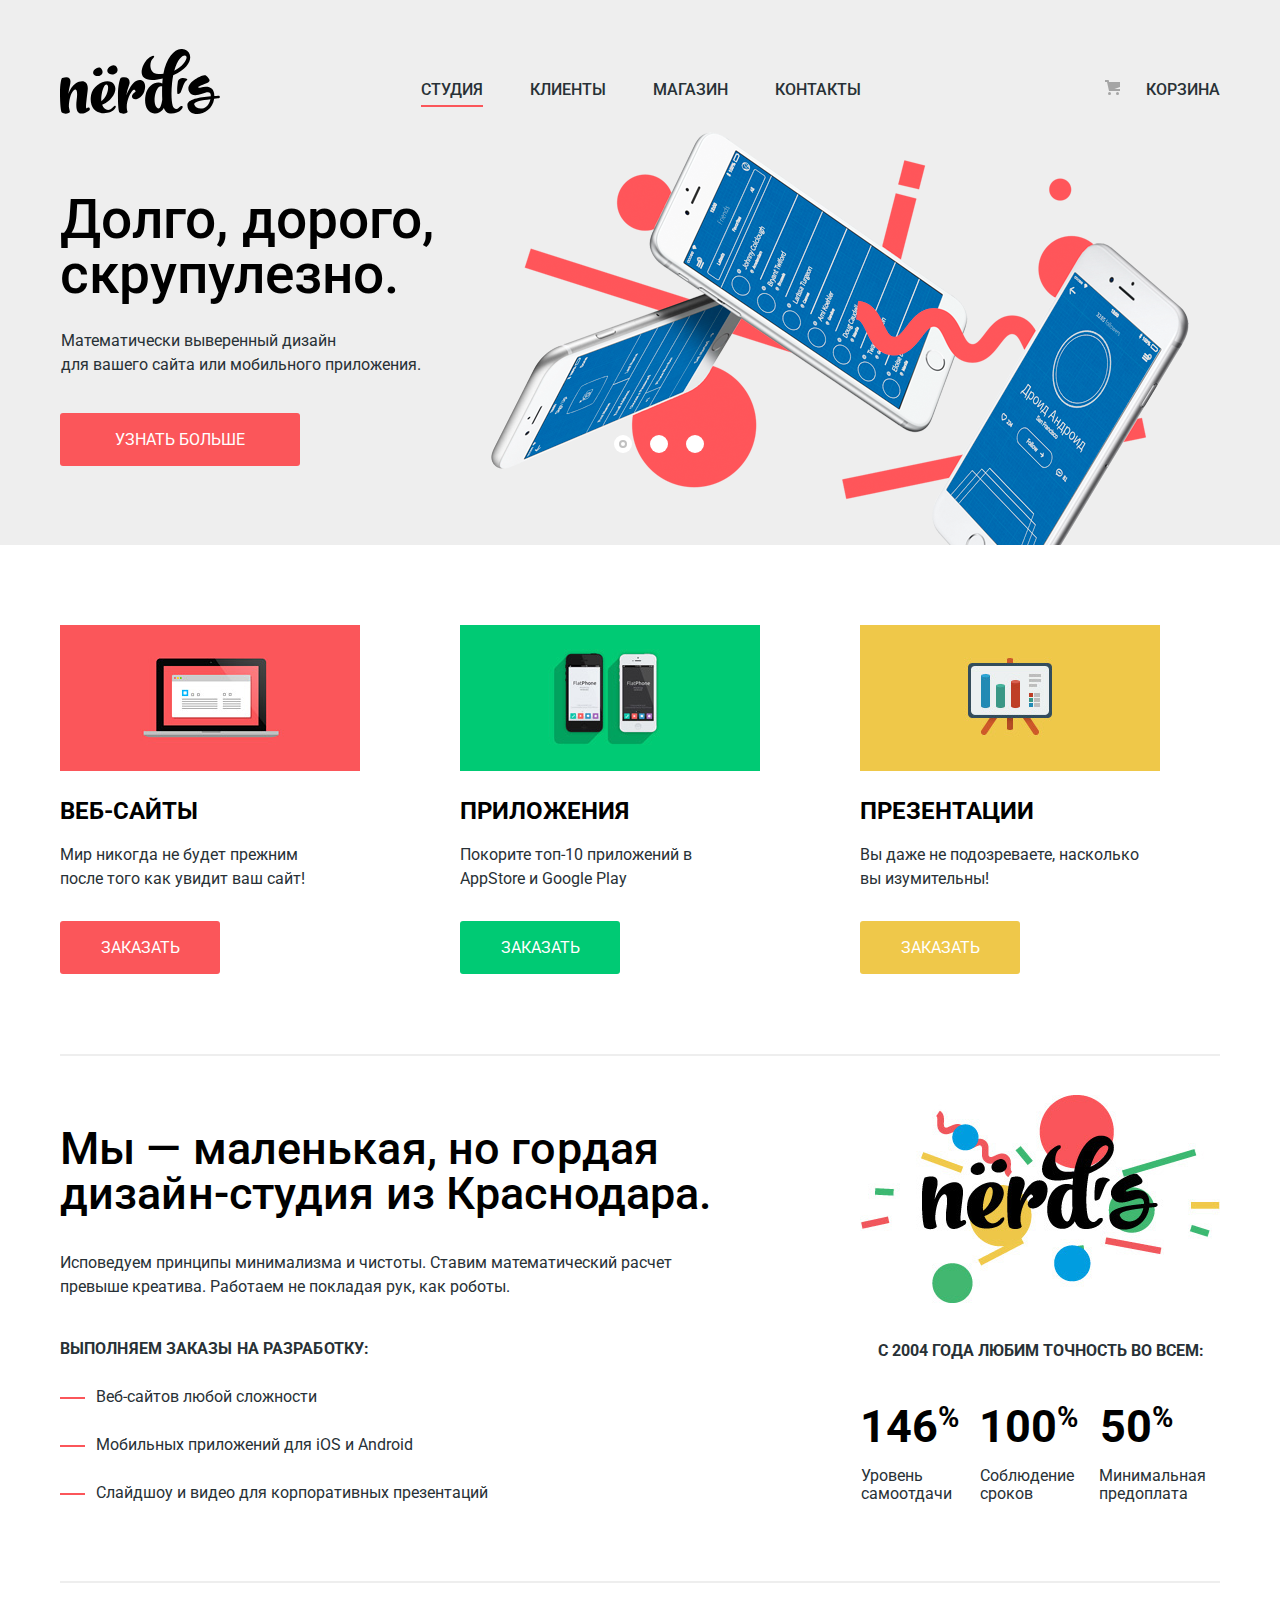
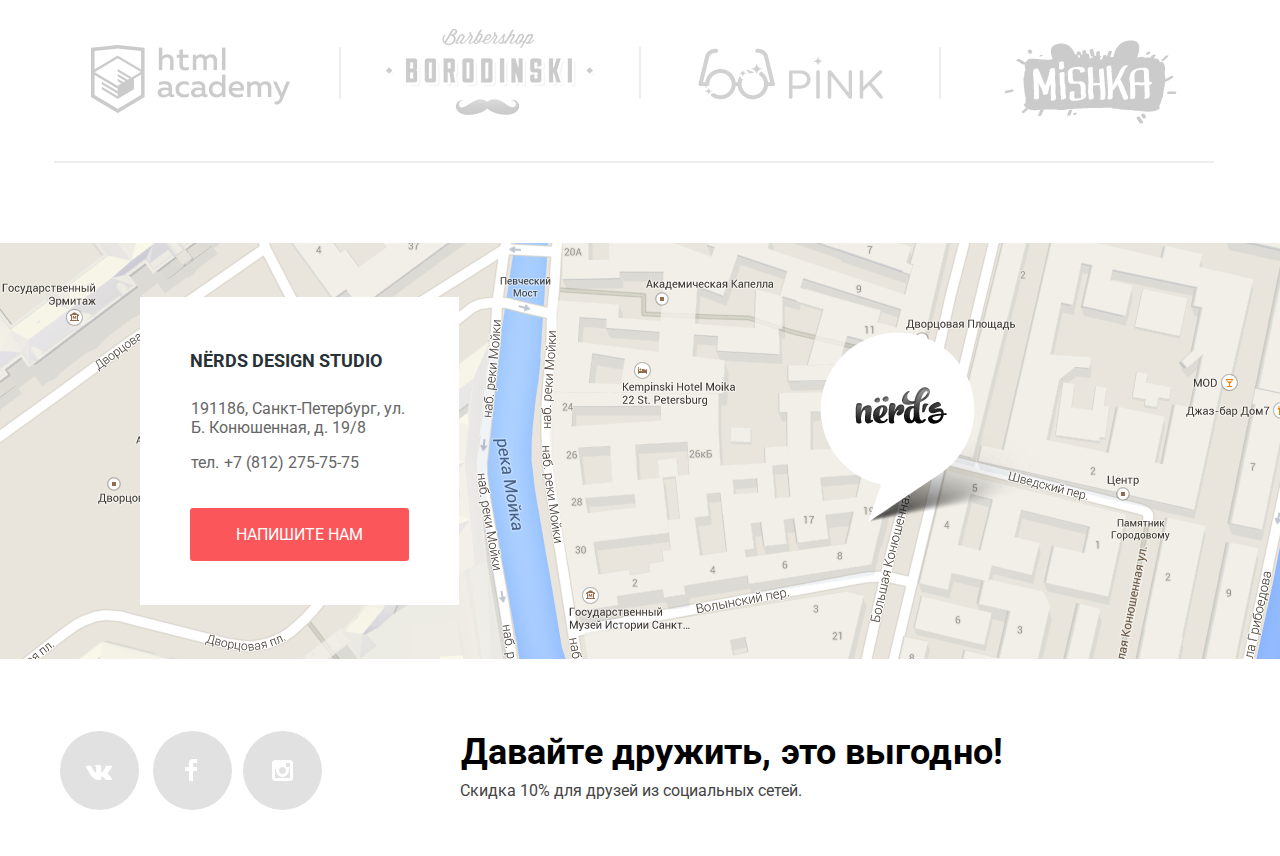
==== commit d504f5ae: "Fixes" ====
--- a/index.html
+++ b/index.html
@@ -124,10 +124,10 @@
         <section class="brands">
           <h2 class="visually-hidden">Представленные бренды</h2>
           <ul class="brand-items">
-            <li><a href="https://htmlacademy.ru/" target="_blank"><img src="img/htmlacdemy-logo-hover.png" alt="Логотип htmlacdemy" width="199" height="68"></a></li>
-            <li><a href="https://htmlacademy.ru/" target="_blank"><img src="img/borodinsli-logo-hover.png" alt="Логотип барбершоп Бородинский" width="209" height="90"></a></li>
-            <li><a href="https://htmlacademy.ru/" target="_blank"><img src="img/pink-logo-hover.png" alt="Логотип компании Pink" width="185" height="52"></a></li>
-            <li><a href="https://htmlacademy.ru/" target="_blank"><img src="img/mishka-logo-hover.png" alt="Логотип сайта Mishka" width="173" height="84"></a></li>
+            <li><a class="brand-link" href="https://htmlacademy.ru/" target="_blank"><img src="img/htmlacdemy-logo-hover.png" alt="Логотип htmlacdemy" width="199" height="68"></a></li>
+            <li><a class="brand-link" href="https://htmlacademy.ru/" target="_blank"><img src="img/borodinsli-logo-hover.png" alt="Логотип барбершоп Бородинский" width="209" height="90"></a></li>
+            <li><a class="brand-link" href="https://htmlacademy.ru/" target="_blank"><img src="img/pink-logo-hover.png" alt="Логотип компании Pink" width="185" height="52"></a></li>
+            <li><a class="brand-link" href="https://htmlacademy.ru/" target="_blank"><img src="img/mishka-logo-hover.png" alt="Логотип сайта Mishka" width="173" height="84"></a></li>
           </ul>
         </section>
       </div>
@@ -183,7 +183,7 @@
               <p class="telephone">
                 тел.<a class="telephone" href="tel:+78122757575"> +7 (812) 275-75-75</a>
               </p>
-              <input type="button" id="button-contact" class="button-contacts button-red" value="Напишите нам">
+              <a class="button-contacts button-red" href="form.html" id="button-contact">Напишите нам</a>
             </div>
           </div>
         </div>
--- a/css/style.css
+++ b/css/style.css
@@ -66,10 +66,10 @@
 }
 
 .main-menu li.active {
-    border-bottom: 2px solid #fb565a;
-}
-
-.main-menu ul li:last-child{
+  border-bottom: 2px solid #fb565a;
+}
+
+.main-menu li:last-child{
   margin-right: 0;
 }
 
@@ -195,8 +195,8 @@
   margin-right: 0;
 }
 
-.catalog-grid li.catalog-item:nth-last-child(1),
-.catalog-grid li.catalog-item:nth-last-child(2) {
+.catalog-grid .catalog-item:nth-last-child(1),
+.catalog-grid .catalog-item:nth-last-child(2) {
   margin-bottom: 0;
 }
 
@@ -219,12 +219,6 @@
   margin-top: 0px;
   display: flex;
   width: 760px;
-}
-
-.catalog-grid .catalog-item .head-cat-item {
-  opacity: 0.1;
-  position: relative;
-  z-index: 1;
 }
 
 .catalog-grid .catalog-item  {
@@ -232,7 +226,7 @@
   z-index: 1;
 }
 
-.catalog-grid .catalog-item .template-info {
+.catalog-item .template-info {
   display: none;
   position: absolute;
   z-index: 2;
@@ -253,7 +247,7 @@
   opacity: 1;
 }
 
-.catalog-item.template:hover .template-info {
+.template:hover .template-info {
   display: block;
   width: 360px;
 }
@@ -648,7 +642,7 @@
   margin-right: 11px;
 }
 
-.template-info a.button-price.button-red {
+.template-info .button-price {
   color: #ffffff;
   display: inline-block;
   vertical-align: middle;
@@ -681,13 +675,13 @@
   margin-bottom: 17px;
 }
 
-.fieldset-filter.grid label {
+.grid label {
   content: "";
   padding-bottom: 10px;
   padding-left: 30px;
 }
 
-.fieldset-filter.features label {
+.features label {
   content: "";
   padding-bottom: 10px;
   padding-left: 30px;
@@ -699,7 +693,8 @@
   list-style: none;
 }
 
-.grid-list li, .features-list li {
+.grid-list li,
+.features-list li {
   padding-bottom: 16px;
   position: relative;
   padding-left: 7px;
@@ -825,39 +820,23 @@
   display: inline;
 }
 
-.sort-variant li a {
+.sort-variant a {
   color: rgba(0, 0, 0, 0.3);
 }
 
-.sort-variant li a:hover {
+.sort-variant a:hover {
   color: rgba(0, 0, 0, 0.6);
 }
 
-.sort-variant li a:active {
+.sort-variant a:active {
   color: rgb(0, 0, 0);
 }
 
-.sort-variant li.active-point a {
+.active-point a {
   color: rgb(0, 0, 0);
 }
 
-.sort-variant:focus li a:focus {
-  box-shadow: 0 0 0 4px #739bf7;
-}
-
-.sort-variant:focus li a:hover {
-  box-shadow: 0 0 0 4px #739bf7;
-}
-
-.sort-variant:focus li a:active {
-  box-shadow: 0 0 0 4px #739bf7;
-}
-
-.sort-variant:focus li.active-point a {
-  box-shadow: 0 0 0 4px #739bf7;
-}
-
-.up.active-point a::before {
+.sort-variant .active-point::before {
   opacity: 1;
 }
 
@@ -1027,7 +1006,7 @@
   color: rgba(0, 0, 0, 0.3);
 }
 
-.pages li a {
+.pages a {
   color: #000000;
 }
 
@@ -1042,7 +1021,7 @@
   margin-top: 24px;
 }
 
-ul.line-items li::before {
+.line-items li::before {
   content: "";
   width: 25px;
   height: 10px;
@@ -1063,7 +1042,7 @@
   display: none;
 }
 
-.template-info h3, p {
+.template-info h3 {
   margin: 0;
   padding: 0;
 }
@@ -1075,7 +1054,7 @@
   margin-top: 16px;
 }
 
-.template-info h3 a {
+.template-link {
   text-transform: uppercase;
   font-size: 18px;
   line-height: 30px;
@@ -1085,15 +1064,15 @@
   word-break: break-all;
 }
 
-.template-info h3 a:hover {
+.template-link:hover {
  color: #fb565a;
 }
 
-.template-info h3 a:active {
+.template-link:active {
  color: rgba(0, 0, 0, 0.3);
 }
 
-.template-info a.button-price.button-red  {
+.template-info .button-price  {
   margin-top: 29px;
   margin-bottom: 15px
 }
@@ -1140,7 +1119,6 @@
 .brand-items img:active {
   opacity: 0.1;
 }
-
 
 .brand-items li {
   display: flex;
@@ -1291,15 +1269,15 @@
   margin-bottom: 64px;
 }
 
-.brand-items li a {
+.brand-link {
   margin-top: 9px;
 }
 
-.brand-items li:nth-child(4n-3) a {
+.brand-items li:nth-child(4n-3) .brand-link  {
   margin-top: 18px;
 }
 
-.brand-items li:nth-child(4n) a {
+.brand-items li:nth-child(4n) {
   margin-top: 15px;
 }
 
@@ -1424,7 +1402,7 @@
   text-decoration: none;
 }
 
-.contacts input[type="button"] {
+.contacts .button-contacts {
   margin-top: 36px;
 }
 
@@ -1460,16 +1438,22 @@
   top: 32px;
 }
 
-.vk:hover ,li.facebook:hover ,li.instagram:hover {
+.vk:hover,
+.facebook:hover,
+.instagram:hover {
   background-color: #e74246;
 }
 
-.vk:active ,li.facebook:active ,li.instagram:active {
+.vk:active,
+.facebook:active,
+.instagram:active {
   box-shadow: inset 0px 3px 0 0 rgba(0, 1, 1, 0.1);
   background-color: #d7373b;
 }
 
-.vk a:active::before, li.facebook a:active::before, li.instagram a:active::before  {
+.vk a:active::before,
+.facebook a:active::before,
+.instagram a:active::before  {
   opacity: 0.3;
 }
 
@@ -1500,7 +1484,7 @@
   width: 398px;
 }
 
-.social-items li a {
+.social-items a {
   display: block;
   width: 100px;
   height: 100px;
@@ -1542,7 +1526,8 @@
   color: #444444;
 }
 
-.footer-text-sm, .footer-text-l  {
+.footer-text-sm,
+.footer-text-l  {
   margin: 0;
   padding: 0;
 }
@@ -1660,21 +1645,30 @@
   display: block;
 }
 
-.form-field input[type="text"],input[type="email"],textarea {
+.form-field input[type="text"],
+.form-field input[type="email"],
+.form-field textarea {
   border: 2px solid #d7dcde;
   border-radius: 3px;
   padding: 15px;
 }
 
-.form-field input[type="text"]:hover, .form-field input[type="email"]:hover, .form-field textarea:hover {
+.form-field input[type="text"]:hover,
+.form-field input[type="email"]:hover,
+.form-field textarea:hover {
   border: 2px solid #b4b9bb;
 }
 
-.form-field input[type="text"]:focus, .form-field input[type="email"]:focus, .form-field textarea:focus {
+.form-field input[type="text"]:focus,
+.form-field input[type="email"]:focus,
+.form-field textarea:focus {
   border: 2px solid #000000;
 }
 
-.empty, .form-field input[type="text"].empty, .form-field input[type="email"].empty {
+.empty,
+.form-field input[type="text"].empty,
+.form-field input[type="email"].empty,
+.form-field textarea.empty {
   border: 2px solid #e74246;
 }
 
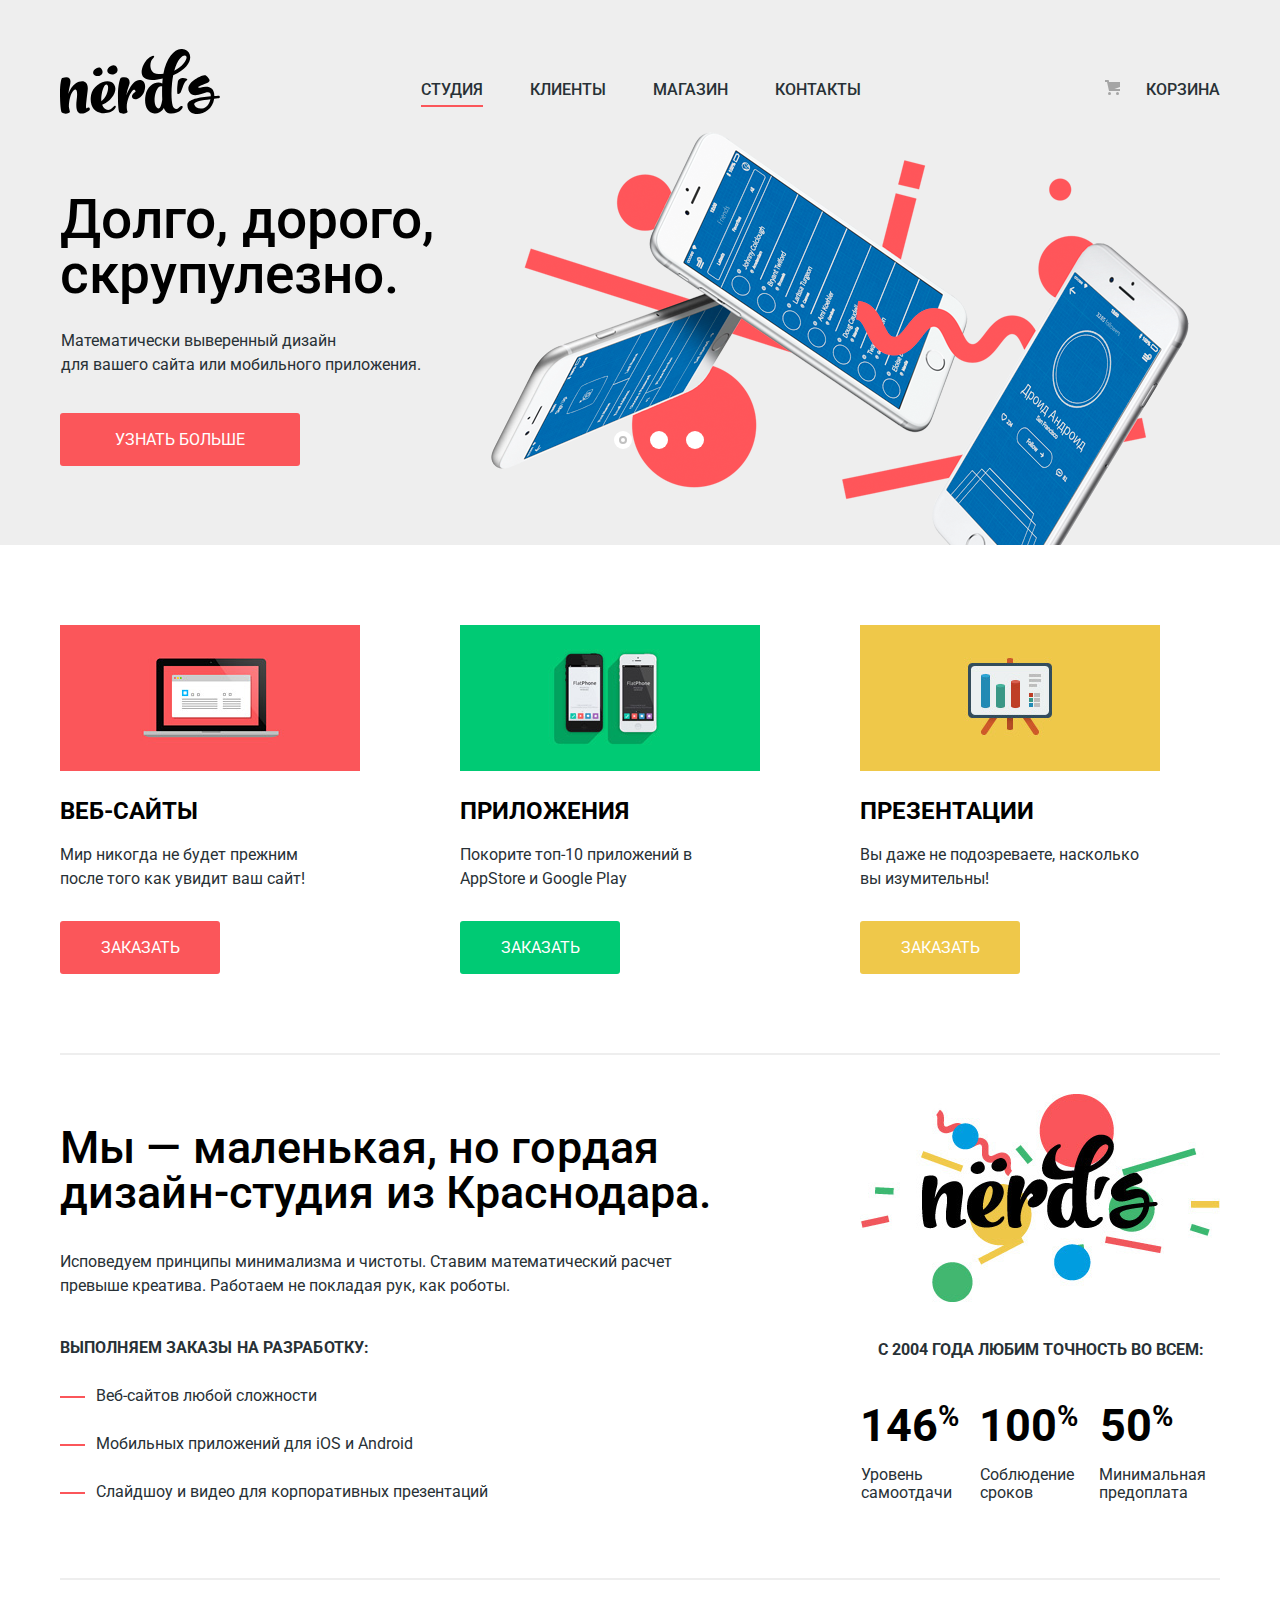
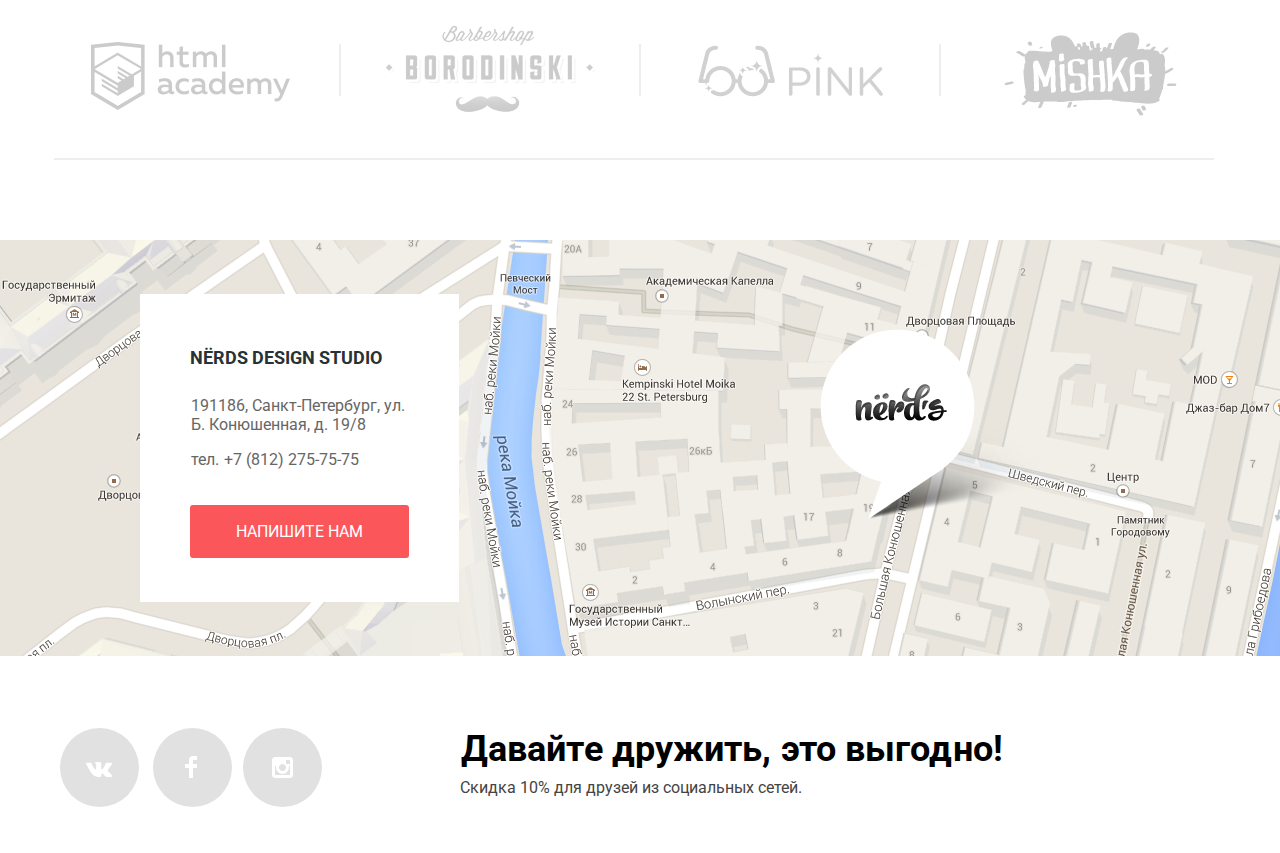
==== commit 147638e0: "Final Fixes for D7" ====
--- a/index.html
+++ b/index.html
@@ -4,7 +4,7 @@
     <meta charset="utf-8">
     <link href="https://fonts.googleapis.com/css?family=Roboto:400,500,700&display=swap&subset=cyrillic" rel="stylesheet">
     <link rel="stylesheet" href="css/normalize.min.css">
-    <link rel="stylesheet" href="css/style.css">
+    <link rel="stylesheet" href="css/style.min.css">
     <title>HTML Academy: Нёрдс</title>
   </head>
   <body>
@@ -30,9 +30,9 @@
      <h1 class="visually-hidden">Дизайн-студия Нёрдс</h1>
       <section class="slider">
         <h2 class="visually-hidden">Обратите внимание</h2>
-        <input class="visually-hidden" type="radio" name="toggle" id="banner-1" aria-label="1 слайд" checked>
-        <input class="visually-hidden" type="radio" name="toggle" id="banner-2" aria-label="2 слайд">
-        <input class="visually-hidden" type="radio" name="toggle" id="banner-3" aria-label="3 слайд">
+        <input class="visually-hidden banner-1" type="radio" name="toggle" id="banner-1" aria-label="1 слайд" checked>
+        <input class="visually-hidden banner-2" type="radio" name="toggle" id="banner-2" aria-label="2 слайд">
+        <input class="visually-hidden banner-3" type="radio" name="toggle" id="banner-3" aria-label="3 слайд">
         <div class="slider-controls dots-list">
           <label for="banner-1"><span class="dots-circle"></span></label>
           <label for="banner-2"><span class="dots-circle"></span></label>
--- a/css/style.min.css
+++ b/css/style.min.css
@@ -0,0 +1 @@
+body{margin:0;font-family:'Roboto','Arial',sans-serif;font-size:16px;font-weight:400;line-height:24px;text-align:left;color:#283136}img{max-width:100%}a{text-decoration:none}html{box-sizing:border-box}*,*::before,*::after{box-sizing:inherit}.visually-hidden{position:absolute;width:1px;height:1px;margin:-1px;border:0;padding:0;clip:rect(0 0 0 0);overflow:hidden}.main-header{background-color:#eee;width:100%;min-height:114px;display:flex;flex-direction:column}.main-menu{width:481px}.main-menu ul{display:flex;flex-wrap:wrap;padding:0;margin:0;width:481px;justify-content:flex-start;min-height:29px;margin-bottom:7px;margin-left:41px;list-style:none}.main-menu li{margin-right:47px}.main-menu li.active{border-bottom:2px solid #fb565a}.main-menu li:last-child{margin-right:0}.main-header .nav{list-style:none;text-transform:uppercase;color:#eee;font-weight:500;line-height:30px;display:flex;width:1160px;justify-content:space-between;align-items:flex-end;margin:0 auto;margin-top:49px;margin-bottom:18px}.nav a{word-break:break-all;color:#283136}.nav a:hover{color:#fb565a}.nav a:active{color:rgba(0,0,0,.3)}.logo-wrapper{display:flex}.logo{width:160px;height:65px}.logo:hover{opacity:.8}.logo:active{opacity:.3}.cart{width:200px;min-height:39px;display:flex;flex-wrap:wrap;justify-content:flex-end}.cart a{word-break:break-all}.cart::before{content:url(../img/cart-icon.svg);display:inline-block;vertical-align:middle;width:15px;height:15px;margin-right:26px;opacity:.3}.catalog-header{background-color:#eee;width:750px;margin:0 auto}.catalog-header h1{font-size:55px;text-align:center;line-height:55px;font-weight:500;color:#000;margin:0;padding:0;margin-bottom:108px;margin-top:60px;word-break:break-all}.catalog-container{width:1160px;display:flex;margin:0 auto;margin-top:58px}.catalog-wrapper{display:flex;width:auto}.catalog-item{width:360px;margin-right:40px;margin-bottom:73px}.template-article::before{content:"";position:absolute;top:-40px;width:100%;height:40px;background-color:#fff;background-image:url(../img/browser.svg);background-position:bottom left;background-repeat:no-repeat;opacity:.12}.catalog-item:nth-child(2n){margin-right:0}.catalog-grid .catalog-item:nth-last-child(1),.catalog-grid .catalog-item:nth-last-child(2){margin-bottom:0}.left-panel{display:flex;flex-direction:column;width:400px}.right-panel{display:flex;flex-direction:column;width:760px;margin:0}.template-list{margin:0;padding:0;margin-top:0;display:flex;width:760px}.catalog-grid .catalog-item{position:relative;z-index:1}.catalog-item .template-info{display:none;position:absolute;z-index:2;bottom:0}.template-article{height:576px}.template-article:hover{box-shadow:0 6px 15px 0 rgba(0,1,1,.25);height:576px}.template-article:hover::before{box-shadow:0 0 15px 0 rgba(0,1,1,.25);opacity:1}.template:hover .template-info{display:block;width:360px}.slider{background-color:#eee;width:auto;min-height:413px;position:relative;overflow:auto}.slider-list p{margin:0;padding:0}.slider-list .text-slider-l{font-size:55px;text-align:left;line-height:55px;font-weight:500;color:#000;margin-bottom:28px;padding-top:60px;width:43%;word-break:break-all}.slider-list .text-slider-s{text-align:left;margin-bottom:36px;margin-top:-1px;margin-left:1px;width:36%;word-break:break-all}.slider-list{list-style:none;padding:0;width:1160px;margin:0 auto}.slider-controls label{position:relative;width:18px;height:18px;margin-left:14px;background-color:#fff;display:inline-block;vertical-align:middle;border-radius:50%;cursor:pointer}.slider-list li:nth-child(1){background-color:#eee;background-image:url(../img/slide-picture-1.png);background-repeat:no-repeat;background-position-x:431px;height:413px;display:none}.slider-list li:nth-child(2){background-color:#eee;background-image:url(../img/slide-picture-2.png);background-repeat:no-repeat;background-position:right;height:413px;display:none}.slider-list li:nth-child(3){background-color:#eee;background-image:url(../img/slide-picture-3.png);background-repeat:no-repeat;background-position:right;height:413px;display:none}.dots{width:116px;margin:0 auto;position:absolute;left:46.9%;top:72.5%}.dots-list{width:116px;position:absolute;left:46.9%;top:71.5%;list-style:none;margin:0;padding:0}.dots-link{display:block;width:18px;height:18px}.dots-circle{width:8px;height:8px;border:2px solid #c1c1c1;display:none;background-color:#fff;border-radius:50%;position:absolute;left:5px;top:5px}.banner-1:checked~.slider-controls label[for="banner-1"] .dots-circle,.banner-2:checked~.slider-controls label[for="banner-2"] .dots-circle,.banner-3:checked~.slider-controls label[for="banner-3"] .dots-circle{display:block}.banner-1:checked~.slider-list #slide-1,.banner-2:checked~.slider-list #slide-2,.banner-3:checked~.slider-list #slide-3{display:block}.button-large{text-transform:uppercase;line-height:16px;text-align:center;overflow:hidden;display:inline-block;vertical-align:middle;min-height:50px;width:240px;color:#fff;border-radius:3px;font-weight:400;padding-top:19px;padding-bottom:18px;padding-left:10px;padding-right:10px;word-wrap:break-word}.button-middle{text-transform:uppercase;line-height:16px;text-align:center;overflow:hidden;display:block;min-height:50px;width:160px;color:#fff;border-radius:3px;font-weight:400;padding-top:19px;padding-bottom:18px;padding-left:10px;padding-right:10px;word-wrap:break-word}.button-contacts{text-transform:uppercase;line-height:16px;text-align:center;overflow:hidden;display:block;min-height:50px;width:219px;padding-top:19px;padding-bottom:18px;padding-left:10px;padding-right:10px;color:#fff;border:0 solid transparent;border-radius:3px;background-color:#fb565a;cursor:pointer;font-weight:400;word-wrap:break-word}.button-price{text-transform:uppercase;line-height:16px;text-align:center;overflow:hidden;display:block;min-height:50px;width:200px;padding-top:19px;padding-bottom:18px;padding-left:10px;padding-right:10px;color:#fff;border-radius:3px;font-weight:400;word-wrap:break-word}.button-filter{text-transform:uppercase;line-height:16px;text-align:center;overflow:hidden;display:block;min-height:50px;width:260px;padding-top:19px;padding-bottom:18px;padding-left:10px;padding-right:10px;color:#000;border:0 solid transparent;border-radius:3px;background-color:#eee;cursor:pointer;font-weight:500;word-wrap:break-word}.button-red{background-color:#fb565a}.button-red:hover{background-color:#e74246}.button-red:active{background-color:#d7373b;box-shadow:inset 0 3px 0 0 rgba(0,1,1,.1);color:rgba(255,255,255,.3)}.button-green{background-color:#00ca74}.button-green:hover{background-color:#00bc6c}.button-green:active{background-color:#00aa62;box-shadow:inset 0 3px 0 0 rgba(0,1,1,.1);color:rgba(255,255,255,.3)}.button-yellow{background-color:#efc84a}.button-yellow:hover{background-color:#eab534}.button-yellow:active{background-color:#e5a722;box-shadow:inset 0 3px 0 0 rgba(0,1,1,.1);color:rgba(255,255,255,.3)}.button-grey{background-color:#eee}.button-grey:hover{background-color:#dfdfdf}.button-grey:active{background-color:#d5d5d5;box-shadow:inset 0 3px 0 0 rgba(0,1,1,.1);color:rgba(0,0,0,.3)}.filter-label{line-height:20px;cursor:pointer}.filter-item legend{font-size:18px;line-height:24px;text-transform:uppercase;font-weight:700;letter-spacing:.7px}.range-controls{height:80px;width:261px;padding-top:40px;padding-right:20px;padding-left:20px;margin-bottom:15px;background-color:#f1f1f1;border-radius:5px;position:relative}.range-controls .scale{height:2px;background:#d7dcde}.range-controls .bar{width:70%;height:2px;background:#00ca74}.range-filter{margin-top:50px;margin-bottom:61px;width:280px}.left-filter fieldset{margin:0;padding:0}.range-controls .toggle{width:20px;height:20px;padding:0;border:8px solid #fff;background-color:#ababab;border-radius:50%;box-shadow:0 2px 1px 0 #cfcfcf;position:absolute;top:31px;left:0;cursor:pointer}.range-controls .toggle-min{left:18px}.range-controls .toggle-max{left:160px}.price-controls label{display:inline-block;vertical-align:middle;width:50%;font-size:16px;text-transform:uppercase}.price-controls{font-size:0;width:261px}.price-controls input{text-align:center;color:#283136;width:80px;height:38px;padding:8px 5px;border:none;border-radius:5px;background:#f1f1f1;margin-left:8px;padding-left:14px;padding-top:6px}.max-price{text-align:right}.features-list input[type="checkbox"]{margin-right:9px}.grid-list input[type="radio"]{margin-right:11px}.template-info .button-price{color:#fff;display:inline-block;vertical-align:middle}.grid-filter{margin:0;margin-bottom:19px}.fieldset-filter{border:0;margin:0;padding:0}.fieldset-filter.grid{margin:0;padding:0;margin-bottom:33px}.fieldset-filter.features{margin-bottom:32px}.filter-name.features{margin:0;padding:0;margin-bottom:17px}.grid label{content:"";padding-bottom:10px;padding-left:30px}.features label{content:"";padding-bottom:10px;padding-left:30px}.grid-list,.features-list{margin:0;padding:0;list-style:none}.grid-list li,.features-list li{padding-bottom:16px;position:relative;padding-left:7px}.radio-grid + label::before{content:url(../img/radio-off.svg);position:absolute;width:25px;height:25px;left:0;opacity:.4}.radio-grid:checked + label::before{content:url(../img/radio-on.svg);position:absolute;width:25px;height:25px;left:0;opacity:.4}.radio-grid + label:hover::before{opacity:1}.radio-grid:disabled + label::before{opacity:.1}.radio-grid:disabled + label{color:rgba(40,49,54,.3)}.radio-grid:focus + label::before{box-shadow:0 0 0 4px #739bf7}.radio-grid:focus:checked + label::before{box-shadow:0 0 0 4px #739bf7}.radio-grid:focus + label:hover::before{box-shadow:0 0 0 4px #739bf7}.radio-grid:focus:disabled + label::before{box-shadow:0 0 0 4px #739bf7}.radio-grid:focus:disabled + label{box-shadow:0 0 0 4px #739bf7}.checkbox-features + label::before{content:url(../img/checkbox-off.svg);position:absolute;width:23px;height:23px;left:0;opacity:.4}.checkbox-features:checked + label::before{content:url(../img/checkbox-on.svg);position:absolute;width:27px;height:23px;left:0;opacity:.4}.checkbox-features + label:hover::before{opacity:1}.checkbox-features:disabled + label::before{opacity:.1}.checkbox-features:disabled + label{color:rgba(40,49,54,.3)}.checkbox-features:focus + label::before{box-shadow:0 0 0 4px #739bf7}.checkbox-features:focus:checked + label::before{box-shadow:0 0 0 4px #739bf7}.checkbox-features:focus + label:hover::before{box-shadow:0 0 0 4px #739bf7}.checkbox-features:focus:disabled + label::before{box-shadow:0 0 0 4px #739bf7}.checkbox-features:focus:disabled + label{box-shadow:0 0 0 4px #739bf7}.sort-filter{width:400px;margin:0;padding:0}.sort-variant{list-style:none;margin:0;padding:0}.sort-variant li{font-size:14px;line-height:18px;text-align:left;text-transform:uppercase;display:inline}.sort-variant a{color:rgba(0,0,0,.3)}.sort-variant a:hover{color:rgba(0,0,0,.6)}.sort-variant a:active{color:rgb(0,0,0)}.active-point a{color:rgb(0,0,0)}.sort-variant .active-point::before{opacity:1}.up a::before{content:url(../img/icon-down-dir.svg);width:11px;height:10px;opacity:.2}.down a::before{content:url(../img/icon-up-dir.svg);width:10px;height:11px;opacity:.2}.up a:hover::before{opacity:.8}.up a:active::before{opacity:1}.down a:hover::before{opacity:.8}.down a:active::before{opacity:1}.filter-name{font-size:18px;text-align:left;line-height:19px;font-weight:700;text-transform:uppercase;color:#000}.container-center{width:1200px;margin:0 auto}.advantage{width:1160px;margin:0 auto;position:relative}.advantage::after{content:"";position:absolute;height:2px;width:1160px;background-color:#eee}.advantage-list{display:flex;flex-wrap:wrap;list-style:none;justify-content:space-between;margin:58px 0 79px 0;padding:0}.advantage-list li{margin-top:22px}.advantage-list li:nth-child(3n){margin-right:60px}.catalog-grid{display:flex;flex-wrap:wrap;list-style:none;margin:0 auto;padding:0;margin-top:95px}.sort-row{display:flex;justify-content:flex-start}.sort-variant.parameters{display:flex;justify-content:space-between;align-items:center;width:270px;padding-top:2px}.sort-variant.up-down{width:90px;display:flex;justify-content:flex-end;align-items:center}.sort-variant .up{padding-right:18px}.pagination{text-transform:uppercase;margin-top:60px}.pages{display:flex;list-style:none;width:auto;justify-content:flex-start;margin:0;padding:0}.pages li{display:flex;list-style:none;padding-top:2px;margin-right:11px;width:50px;height:50px;background-color:#eee;border-radius:3px;justify-content:center;align-items:center;font-size:16px;line-height:18px;font-weight:500;cursor:pointer}.pages li:last-child{width:260px;height:50px}.pages li:first-child{background-color:#fff;border:3px solid #eee;cursor:default}.pages li:hover{background-color:#dfdfdf;border-color:#dfdfdf}.pages li:active{background-color:#d5d5d5;box-shadow:inset 0 3px 0 0 rgba(0,1,1,.1)}.pages li:active a{color:rgba(0,0,0,.3)}.pages a{color:#000}.line-items{list-style:none;padding:0;margin:0;margin-top:24px}.line-items li{margin-top:24px}.line-items li::before{content:"";width:25px;height:10px;background-color:#fb565a;background:url(../img/line.png) no-repeat;background-position:center center;display:inline-block;vertical-align:middle;margin-right:11px}.template-info{text-align:center;width:360px;min-height:231px;background-color:#eee;padding-top:27px;display:none}.template-info h3{margin:0;padding:0}.template-desc{line-height:18px;width:200px;margin:0 auto;margin-top:16px}.template-link{text-transform:uppercase;font-size:18px;line-height:30px;font-weight:700;color:#000;width:350px;word-break:break-all}.template-link:hover{color:#fb565a}.template-link:active{color:rgba(0,0,0,.3)}.template-info .button-price{margin-top:29px;margin-bottom:15px}.advantage-header{font-size:24px;color:#000;text-align:left;font-weight:700;line-height:30px;text-transform:uppercase;padding:0;margin:0;margin-top:18px;width:300px}.advantage-list p{padding:0;margin:0;margin-top:17px;margin-bottom:30px;word-break:break-word;width:280px}.advantage-list img{padding:0;margin:0}.advantage-header a{color:#000}.brand-items img{opacity:.2}.brand-items img:hover{opacity:1}.brand-items img:active{opacity:.1}.brand-items li{display:flex;align-items:center}.brand-items::after{content:"";position:absolute;bottom:0;height:2px;width:1160px;background-color:#eee}.we{padding-bottom:75px;display:flex;position:relative;justify-content:space-between;width:1160px;margin:0 auto}.we::after{content:"";position:absolute;bottom:0;height:2px;width:1160px;background-color:#eee}.about-us{padding-top:72px;width:680px}.we-header{font-size:45px;text-align:left;line-height:45px;font-weight:500;color:#000;margin:0;letter-spacing:.12px}.orders-dev{text-align:left;font-weight:700;text-transform:uppercase;margin:0;margin-top:38px;letter-spacing:.1px}.about-us .about-us-content{margin:0;margin-top:35px}.efficiency{width:380px;background-color:#fff;background-image:url(../img/nerds-picture.jpg);background-position-y:39px;background-position-x:20px;background-repeat:no-repeat;background-size:auto;margin:0;padding-top:283px;margin-top:2px}.efficiency-table{margin-top:56px;padding-left:17px;word-break:break-all}.efficiency-number sup{font-size:65%}.efficiency-header{text-align:center;font-weight:700;text-transform:uppercase}.efficiency p{margin:0;padding:0;padding-left:22px}.efficiency-number{font-size:45px;text-align:left;font-weight:700;line-height:10px;color:#000}.efficiency-number td{width:117px;padding-bottom:32px;padding-right:16px}.efficiency-value td{padding-left:2px;word-break:break-word}.efficiency-number td:last-child{padding-right:0;padding-left:3px}.efficiency-value{line-height:18px}.brands{width:1160px;margin:0 auto;position:relative}.brand-items{list-style:none;display:flex;flex-wrap:wrap;justify-content:center;margin:0;padding:0;margin-right:12px}.brand-items li:not(:nth-child(4n))::after{content:"";width:2px;height:52px;background-color:#eee;margin-top:64px;margin-bottom:64px}.brand-link{margin-top:9px}.brand-items li:nth-child(4n-3) .brand-link{margin-top:18px}.brand-items li:nth-child(4n){margin-top:5px}.brand-items li:nth-child(4n-3)::after{margin-left:49px;margin-right:45px}.brand-items li:nth-child(4n-2)::after{margin-left:44px;margin-right:57px}.brand-items li:nth-child(4n-1)::after{margin-left:56px;margin-right:63px}.map{display:flex;justify-content:center;max-width:1440px;height:416px;margin:0 auto;margin-top:80px;margin-bottom:20px}.map-iframe iframe{margin:0;padding:0;width:100%;height:416px;border:0}.map-contact{display:flex;justify-content:center;max-width:1440px;height:416px;margin:0 auto;margin-top:60px;margin-bottom:20px}.map-wrapper{background-color:#e9e5dc;background:url(../img/map.png) no-repeat;background-size:auto;z-index:1;width:100%;height:416px;position:relative}.marker-wrapper{display:inline-block;vertical-align:middle;width:231px;height:190px;position:absolute;z-index:1;top:89px;left:820px}.contacts{width:319px;min-height:308px;background-color:#fff;padding-left:50px;padding-right:50px}.contacts p{margin:0;padding:0;font-size:16px;line-height:18px;word-break:break-all}.contacts-wrapper{width:319px;min-height:308px;position:absolute;z-index:3;top:54px;left:140px}.contacts .contacts-header{font-size:18px;line-height:30px;text-align:left;font-weight:700;text-transform:uppercase;padding-top:49px}.address{color:#666;padding-left:1px;padding-top:23px;font-style:normal;line-height:1.2;word-break:break-word;width:215px}.contacts .telephone{color:#666;padding-top:17px;padding-left:1px}.telephone a{color:#666;text-decoration:none}.contacts .button-contacts{margin-top:36px}.social-items{list-style:none;margin:0;padding:0}.social-items li{width:79px;height:79px;background-color:#e1e1e1;margin-right:12px;border-radius:50%;display:inline-block;vertical-align:middle;margin-right:10px;margin-left:0;margin-top:5px}.social-items li:nth-child(2){margin-right:7px}.vk a::before{content:url(../img/vk-icon.svg);width:26px;height:15px;position:absolute;left:26px;top:32px}.vk:hover,.facebook:hover,.instagram:hover{background-color:#e74246}.vk:active,.facebook:active,.instagram:active{box-shadow:inset 0 3px 0 0 rgba(0,1,1,.1);background-color:#d7373b}.vk a:active::before,.facebook a:active::before,.instagram a:active::before{opacity:.3}.facebook a::before{content:url(../img/fb-icon.svg);width:12px;height:22px;position:absolute;left:32px;top:28px}.instagram a::before{content:url(../img/insta-icon.svg);width:21px;height:21px;position:absolute;left:29px;top:29px}.social-items{margin:0}.socials-network{margin:0;width:398px}.social-items a{display:block;width:100px;height:100px;position:relative}.footer-bottom{display:flex;width:auto}.footer-bottom.catalog{margin-top:18px}.footer-container{display:flex;width:1160px;justify-content:flex-start;align-items:center;margin:0 auto;min-height:177px}.footer-text{width:762px}.footer-text-l{font-size:36px;text-align:left;line-height:36px;font-weight:700;color:#000}.footer-text-sm{line-height:22px;color:#444}.footer-text-sm,.footer-text-l{margin:0;padding:0}.footer-text-sm{margin-top:10px;margin-left:2px}.footer-text-l{margin-left:3px;letter-spacing:.1px}.writeus-form{position:relative;z-index:4}.popup-form{display:none;margin:0 auto;width:960px;min-height:590px;box-shadow:0 20px 40px 0 rgba(0,1,1,.75);background-color:#fff;position:fixed;left:calc(50% - 480px);top:13%;padding:67px 95px 84px 95px}@keyframes bounce{0%{transform:translateY(-2000px)}70%{transform:translateY(30px)}90%{transform:translateY(-10px)}100%{transform:translateY(0)}}.popup-show{display:block;animation:bounce 0.6s}.popup-form h2{margin:0;padding:0;font-size:45px;line-height:45px;text-align:left;color:#000;display:inline-block;vertical-align:middle}.form-header{margin-bottom:31px}.left-form-col{float:left;width:360px;margin-right:40px}.left-form-col input[type="text"]{width:100%;height:50px}.right-form-col{float:right;width:360px}.right-form-col input[type="email"]{width:100%;height:50px}.full-form-col textarea{width:100%;height:118px}.first-row{min-height:75px}.second-row{margin-top:45px;margin-bottom:41px}.form-field label{font-size:16px;line-height:18px;text-align:left;font-weight:700;color:#000;margin-top:10px;margin-bottom:9px;display:block}.form-field input[type="text"],.form-field input[type="email"],.form-field textarea{border:2px solid #d7dcde;border-radius:3px;padding:15px}.form-field input[type="text"]:hover,.form-field input[type="email"]:hover,.form-field textarea:hover{border:2px solid #b4b9bb}.form-field input[type="text"]:focus,.form-field input[type="email"]:focus,.form-field textarea:focus{border:2px solid #000}.empty,.form-field input[type="text"].empty,.form-field input[type="email"].empty,.form-field textarea.empty{border:2px solid #e74246}.form-field{width:calc(100% - 10px)}.send{width:260px}.close-button{width:21px;height:21px;display:inline-block;vertical-align:middle;float:right;margin-top:10px;cursor:pointer}.close-button button{width:21px;height:21px;background-color:#fb565a;background:url(../img/close-cross.svg) no-repeat;border:0;cursor:pointer;opacity:.3}.close-button button:hover{opacity:1}.close-button button:active{opacity:.1}
